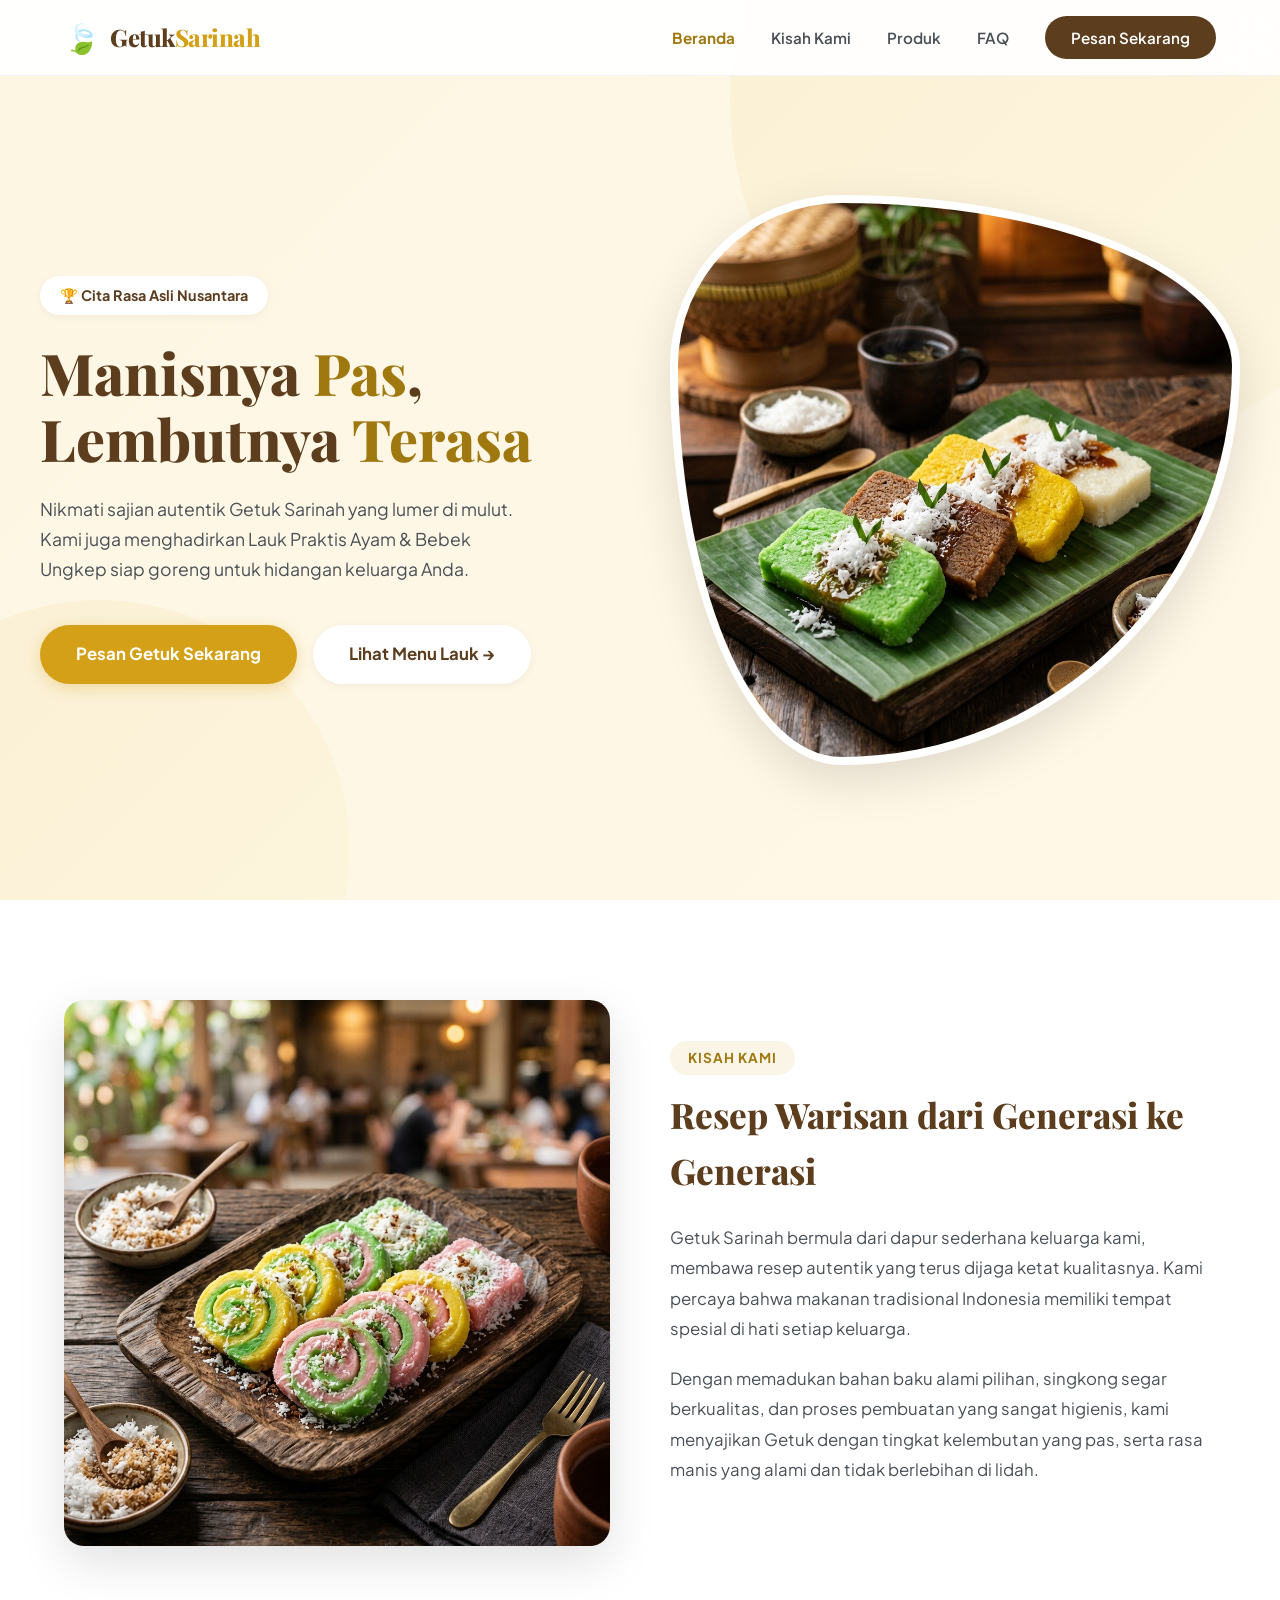
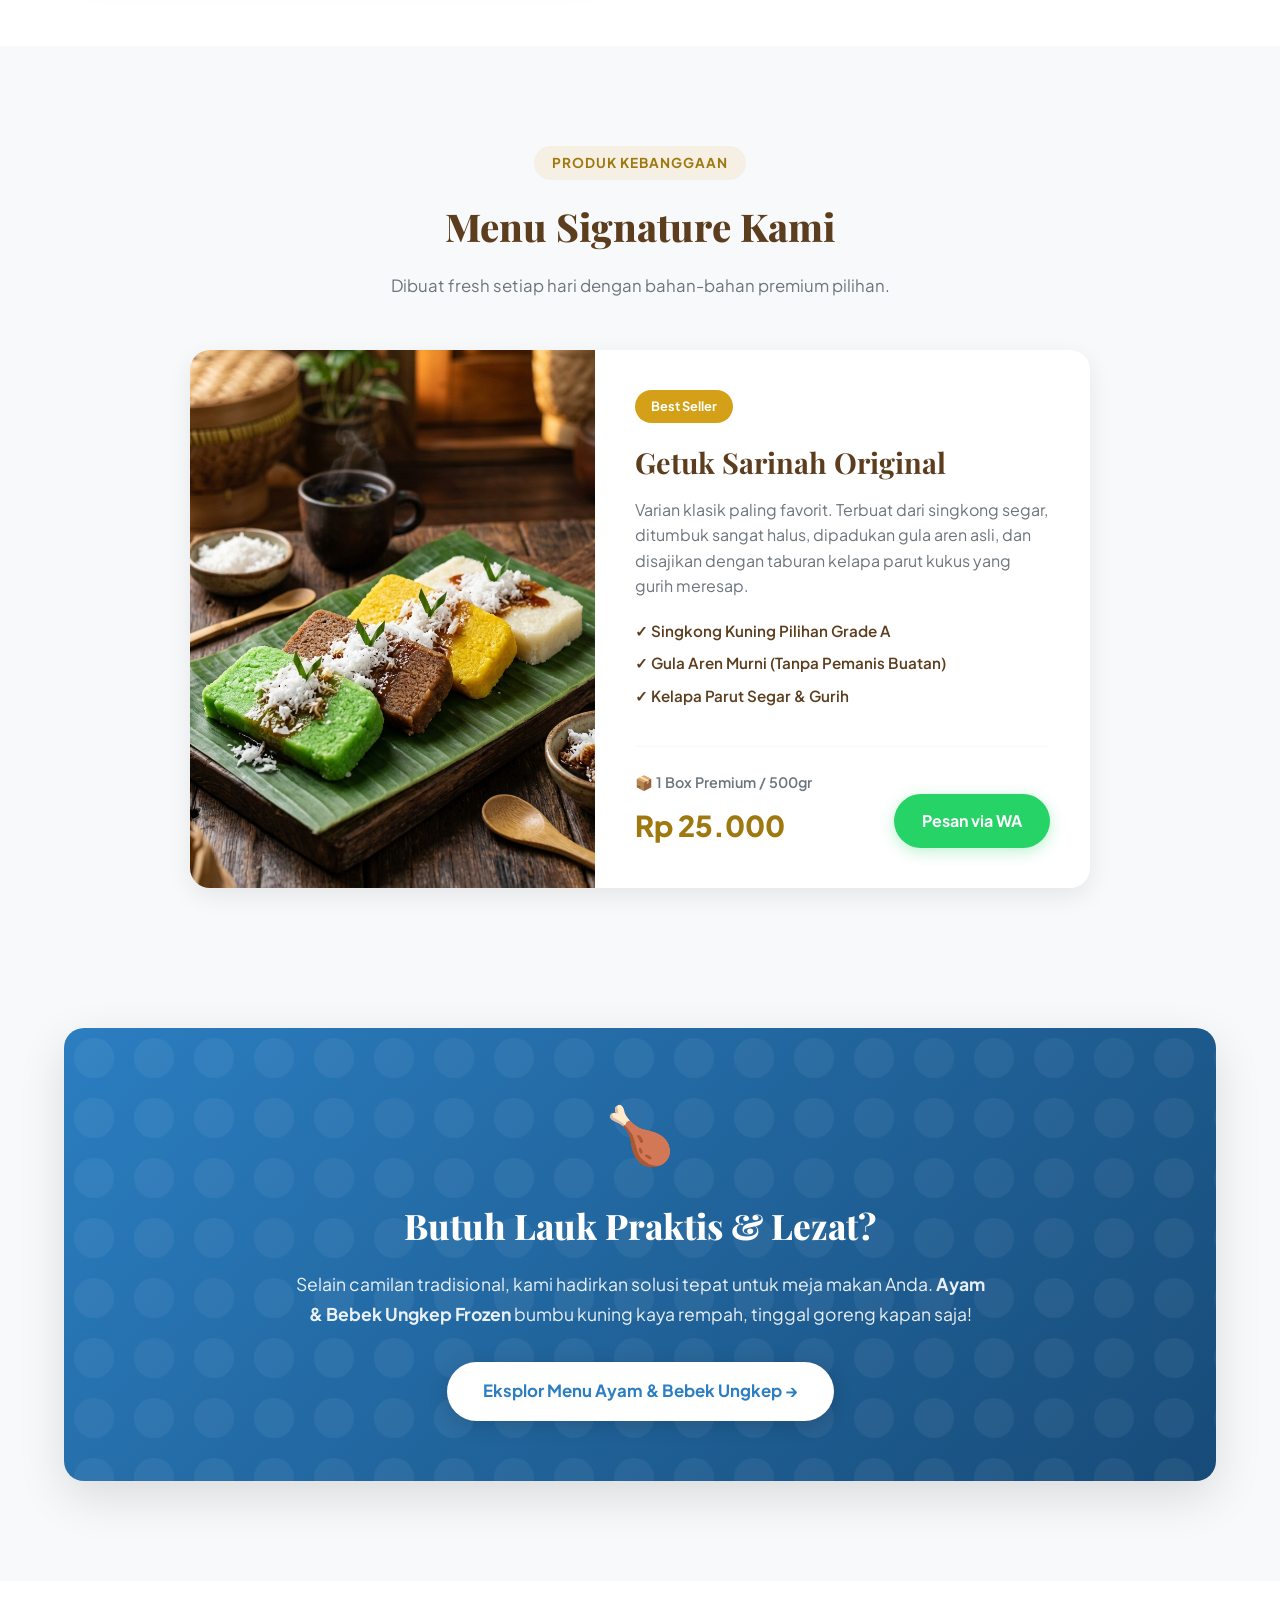
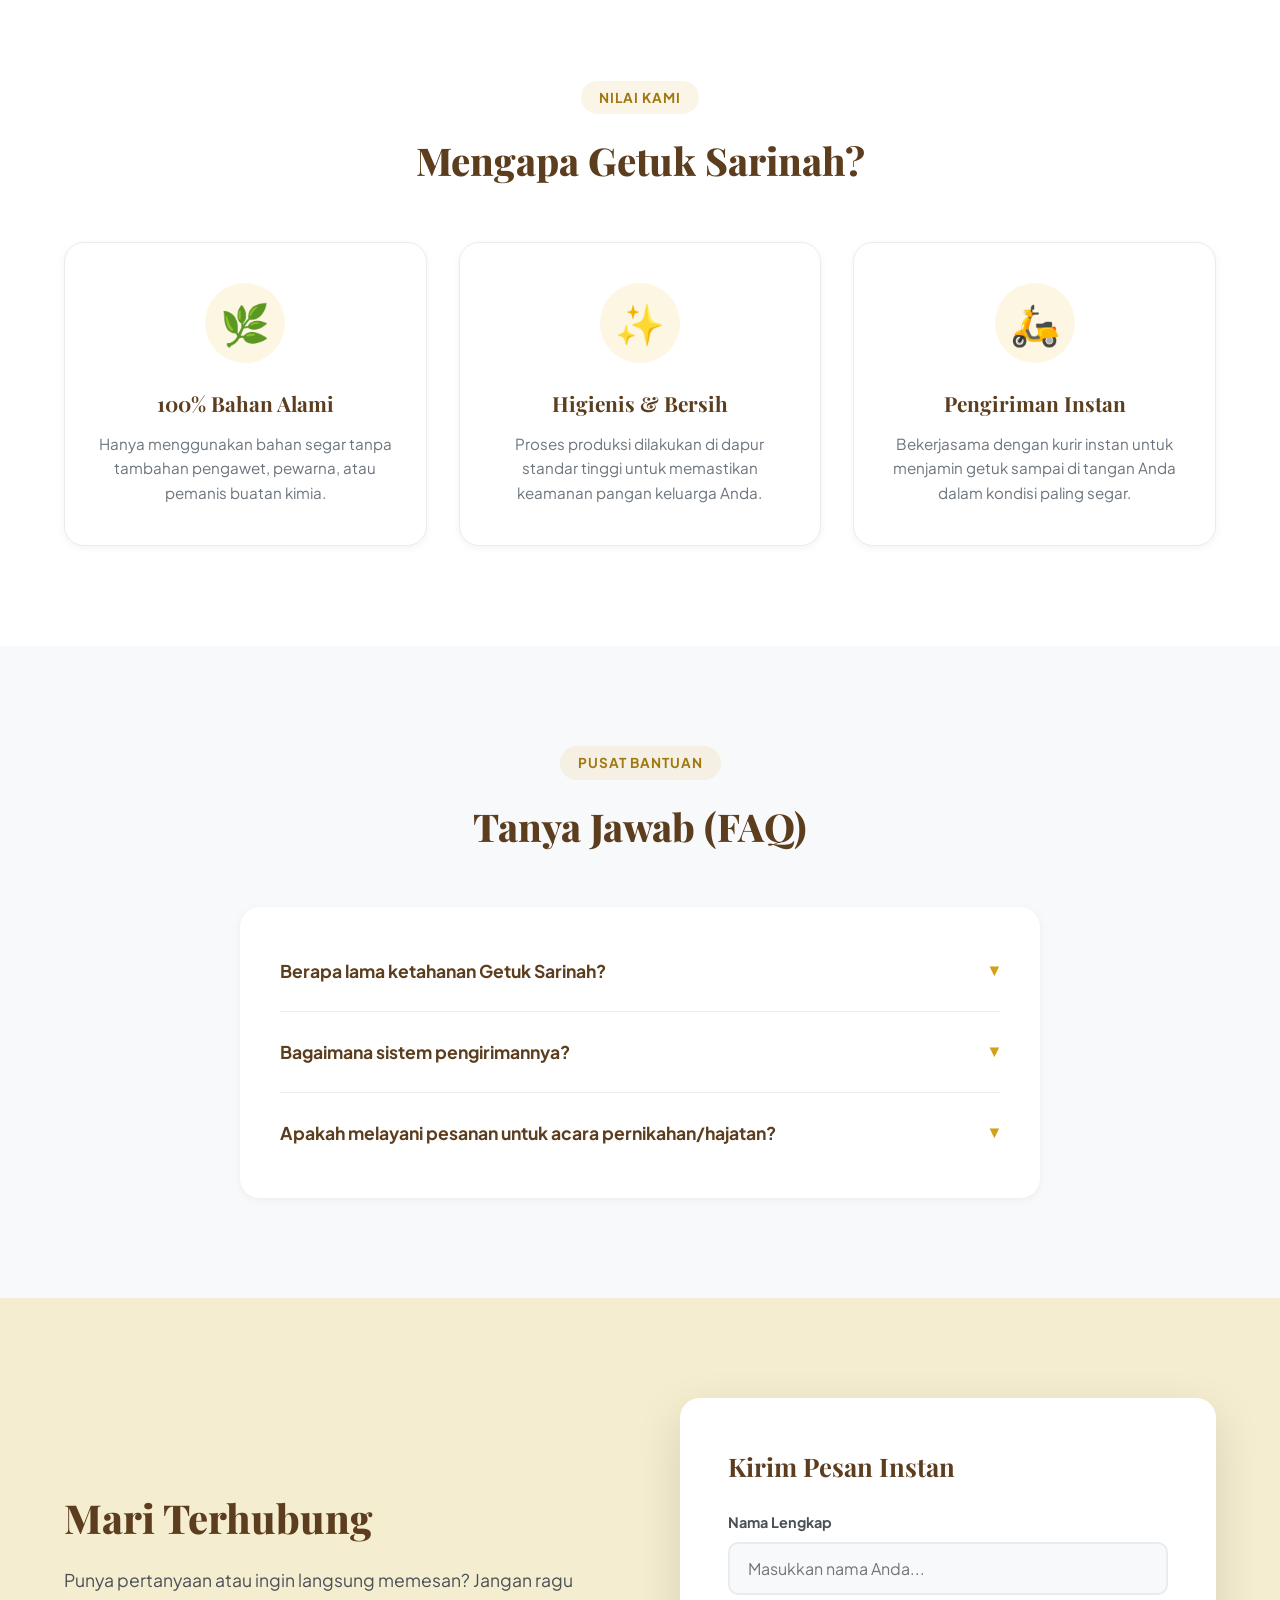
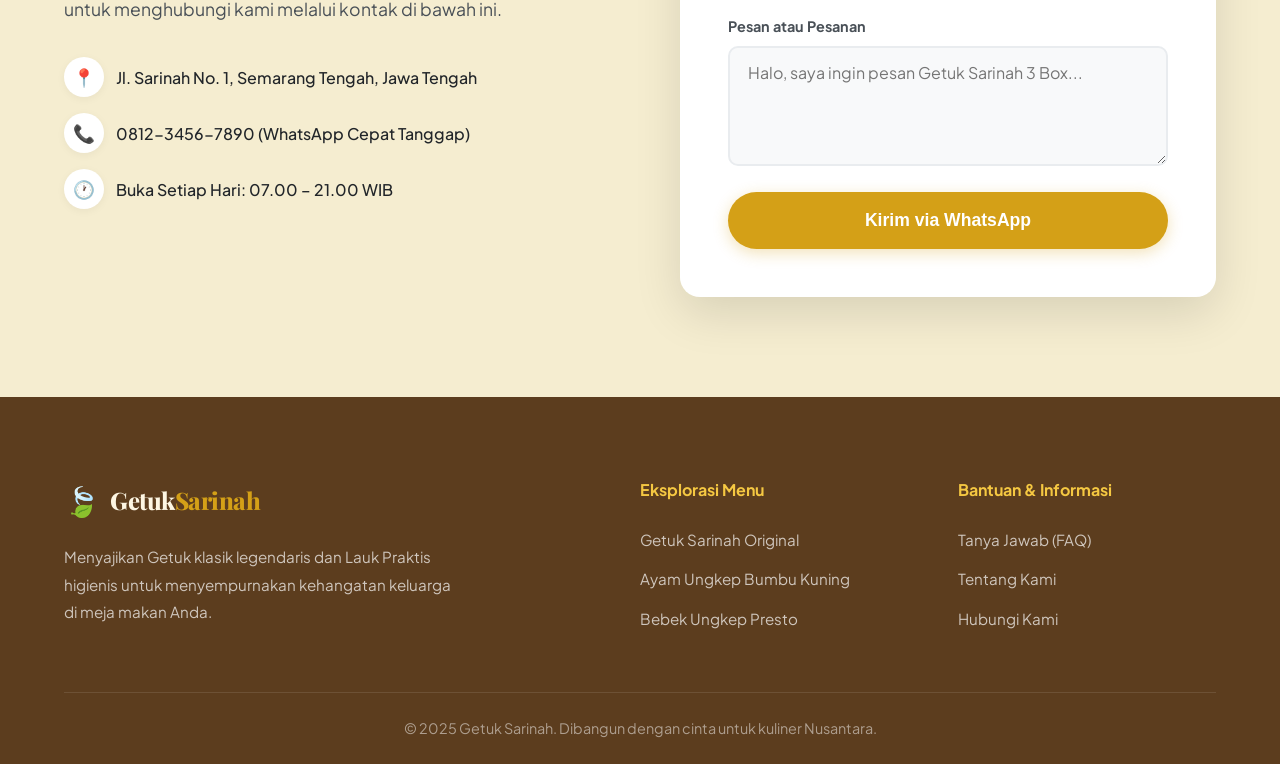
==== index.html @ 30c28d4f "initial commit: web for shopping" ====
<!DOCTYPE html>
<html lang="id">
<head>
  <meta charset="UTF-8" />
  <meta name="viewport" content="width=device-width, initial-scale=1.0" />
  <title>Getuk Sarinah – Tradisional & Lembut</title>
  <meta name="description" content="Getuk Sarinah – Resep warisan keluarga. Nikmati kelezatan gethuk tradisional dan lauk praktis siap saji kami." />
  <link rel="preconnect" href="https://fonts.googleapis.com" />
  <link rel="preconnect" href="https://fonts.gstatic.com" crossorigin />
  <link href="https://fonts.googleapis.com/css2?family=Playfair+Display:wght@600;700;800&family=Plus+Jakarta+Sans:wght@400;500;600;700&display=swap" rel="stylesheet" />
  <link rel="stylesheet" href="style.css" />
</head>
<body>

  <!-- NAVBAR -->
  <nav class="navbar" id="navbar">
    <div class="nav-container">
      <a href="index.html" class="logo">
        <span class="logo-icon">🍃</span>
        <span class="logo-text">Getuk<span class="logo-accent">Sarinah</span></span>
      </a>
      <ul class="nav-links" id="navLinks">
        <li><a href="#home">Beranda</a></li>
        <li><a href="#tentang">Kisah Kami</a></li>
        <li><a href="#produk">Produk</a></li>
        <li><a href="#faq">FAQ</a></li>
        <li><a href="#kontak" class="nav-cta">Pesan Sekarang</a></li>
      </ul>
      <button class="hamburger" id="hamburger" aria-label="Menu">
        <span></span><span></span><span></span>
      </button>
    </div>
  </nav>

  <!-- HERO -->
  <section class="hero" id="home">
    <div class="hero-bg-shapes">
      <div class="shape shape-1"></div>
      <div class="shape shape-2"></div>
    </div>
    <div class="hero-container">
      <div class="hero-text">
        <span class="hero-badge">🏆 Cita Rasa Asli Nusantara</span>
        <h1 class="hero-title">Manisnya <span class="highlight">Pas</span>,<br/>Lembutnya <span class="highlight">Terasa</span></h1>
        <p class="hero-desc">Nikmati sajian autentik Getuk Sarinah yang lumer di mulut. Kami juga menghadirkan Lauk Praktis Ayam & Bebek Ungkep siap goreng untuk hidangan keluarga Anda.</p>
        <div class="hero-actions">
          <a href="#produk" class="btn-primary">Pesan Getuk Sekarang</a>
          <a href="ayam.html" class="btn-secondary">Lihat Menu Lauk →</a>
        </div>
      </div>
      <div class="hero-images">
        <div class="hero-img-main">
          <img src="images/gethuk_hero.png" alt="Getuk Sarinah" />
        </div>
      </div>
    </div>
  </section>

  <!-- TENTANG KAMI -->
  <section class="about" id="tentang">
    <div class="container">
      <div class="about-grid">
        <div class="about-img">
           <img src="images/gethuk_lindri.png" alt="Tentang Getuk Sarinah" />
        </div>
        <div class="about-text">
          <span class="section-tag">Kisah Kami</span>
          <h2 class="section-title">Resep Warisan dari Generasi ke Generasi</h2>
          <p>Getuk Sarinah bermula dari dapur sederhana keluarga kami, membawa resep autentik yang terus dijaga ketat kualitasnya. Kami percaya bahwa makanan tradisional Indonesia memiliki tempat spesial di hati setiap keluarga.</p>
          <p>Dengan memadukan bahan baku alami pilihan, singkong segar berkualitas, dan proses pembuatan yang sangat higienis, kami menyajikan Getuk dengan tingkat kelembutan yang pas, serta rasa manis yang alami dan tidak berlebihan di lidah.</p>
        </div>
      </div>
    </div>
  </section>

  <!-- PRODUK GETHUK -->
  <section class="produk" id="produk">
    <div class="container">
      <div class="section-header">
        <span class="section-tag">Produk Kebanggaan</span>
        <h2 class="section-title">Menu Signature Kami</h2>
        <p class="section-desc">Dibuat fresh setiap hari dengan bahan-bahan premium pilihan.</p>
      </div>

      <div class="produk-card horizontal">
        <div class="card-img-wrap">
          <img src="images/gethuk_hero.png" alt="Getuk Sarinah Original" loading="lazy" />
        </div>
        <div class="card-body">
          <div class="card-badge">Best Seller</div>
          <h4>Getuk Sarinah Original</h4>
          <p class="desc">Varian klasik paling favorit. Terbuat dari singkong segar, ditumbuk sangat halus, dipadukan gula aren asli, dan disajikan dengan taburan kelapa parut kukus yang gurih meresap.</p>
          <ul class="features-list">
            <li>✓ Singkong Kuning Pilihan Grade A</li>
            <li>✓ Gula Aren Murni (Tanpa Pemanis Buatan)</li>
            <li>✓ Kelapa Parut Segar & Gurih</li>
          </ul>
          <div class="card-footer">
            <div>
              <div class="card-weight">📦 1 Box Premium / 500gr</div>
              <span class="card-price">Rp 25.000</span>
            </div>
            <a href="https://wa.me/6281234567890?text=Halo! Saya mau pesan Getuk Sarinah Original" target="_blank" class="btn-order">Pesan via WA</a>
          </div>
        </div>
      </div>
    </div>
  </section>

  <!-- BANNER LAUK -->
  <section class="banner-lauk">
    <div class="container">
      <div class="promo-banner">
        <div class="promo-content">
          <span class="promo-icon">🍗</span>
          <h2>Butuh Lauk Praktis & Lezat?</h2>
          <p>Selain camilan tradisional, kami hadirkan solusi tepat untuk meja makan Anda. <strong>Ayam & Bebek Ungkep Frozen</strong> bumbu kuning kaya rempah, tinggal goreng kapan saja!</p>
          <a href="ayam.html" class="btn-primary white">Eksplor Menu Ayam & Bebek Ungkep →</a>
        </div>
      </div>
    </div>
  </section>

  <!-- KEUNGGULAN -->
  <section class="keunggulan" id="keunggulan">
    <div class="container">
      <div class="section-header">
        <span class="section-tag">Nilai Kami</span>
        <h2 class="section-title">Mengapa Getuk Sarinah?</h2>
      </div>
      <div class="keunggulan-grid">
        <div class="keung-card">
          <div class="keung-icon">🌿</div>
          <h4>100% Bahan Alami</h4>
          <p>Hanya menggunakan bahan segar tanpa tambahan pengawet, pewarna, atau pemanis buatan kimia.</p>
        </div>
        <div class="keung-card">
          <div class="keung-icon">✨</div>
          <h4>Higienis & Bersih</h4>
          <p>Proses produksi dilakukan di dapur standar tinggi untuk memastikan keamanan pangan keluarga Anda.</p>
        </div>
        <div class="keung-card">
          <div class="keung-icon">🛵</div>
          <h4>Pengiriman Instan</h4>
          <p>Bekerjasama dengan kurir instan untuk menjamin getuk sampai di tangan Anda dalam kondisi paling segar.</p>
        </div>
      </div>
    </div>
  </section>

  <!-- FAQ -->
  <section class="faq" id="faq">
    <div class="container">
      <div class="section-header">
        <span class="section-tag">Pusat Bantuan</span>
        <h2 class="section-title">Tanya Jawab (FAQ)</h2>
      </div>
      <div class="faq-container">
        <div class="faq-item">
          <div class="faq-question">Berapa lama ketahanan Getuk Sarinah? <span class="arrow">▼</span></div>
          <div class="faq-answer"><p>Karena kami tidak menggunakan pengawet, Getuk Sarinah tahan 1 hari (24 jam) di suhu ruang yang sejuk, dan tahan hingga 3 hari jika disimpan di dalam wadah tertutup di dalam kulkas (chiller).</p></div>
        </div>
        <div class="faq-item">
          <div class="faq-question">Bagaimana sistem pengirimannya? <span class="arrow">▼</span></div>
          <div class="faq-answer"><p>Untuk produk Getuk, kami sangat menyarankan pengiriman instan (seperti GoSend atau GrabExpress) agar produk diterima dalam keadaan fresh. Pengiriman keluar kota saat ini hanya berlaku untuk produk Frozen Food (Ayam/Bebek Ungkep) menggunakan Paxel.</p></div>
        </div>
        <div class="faq-item">
          <div class="faq-question">Apakah melayani pesanan untuk acara pernikahan/hajatan? <span class="arrow">▼</span></div>
          <div class="faq-answer"><p>Tentu saja! Kami sering melayani pesanan dalam partai besar untuk berbagai acara. Silakan hubungi admin WhatsApp kami minimal H-3 sebelum acara untuk mendapatkan penawaran harga khusus.</p></div>
        </div>
      </div>
    </div>
  </section>

  <!-- KONTAK -->
  <section class="kontak" id="kontak">
    <div class="container">
      <div class="kontak-wrapper">
        <div class="kontak-info">
          <h2>Mari Terhubung</h2>
          <p>Punya pertanyaan atau ingin langsung memesan? Jangan ragu untuk menghubungi kami melalui kontak di bawah ini.</p>
          <ul class="kontak-list">
            <li>
              <div class="icon-box">📍</div>
              <span>Jl. Sarinah No. 1, Semarang Tengah, Jawa Tengah</span>
            </li>
            <li>
              <div class="icon-box">📞</div>
              <span>0812-3456-7890 (WhatsApp Cepat Tanggap)</span>
            </li>
            <li>
              <div class="icon-box">🕐</div>
              <span>Buka Setiap Hari: 07.00 – 21.00 WIB</span>
            </li>
          </ul>
        </div>
        <div class="kontak-form-wrap">
          <form class="kontak-form" id="kontakForm" onsubmit="handleFormSubmit(event)">
            <h3>Kirim Pesan Instan</h3>
            <div class="form-group">
              <label for="nama">Nama Lengkap</label>
              <input type="text" id="nama" name="nama" placeholder="Masukkan nama Anda..." required />
            </div>
            <div class="form-group">
              <label for="pesan">Pesan atau Pesanan</label>
              <textarea id="pesan" name="pesan" placeholder="Halo, saya ingin pesan Getuk Sarinah 3 Box..." required></textarea>
            </div>
            <button type="submit" class="btn-primary full">Kirim via WhatsApp</button>
          </form>
        </div>
      </div>
    </div>
  </section>

  <!-- FOOTER -->
  <footer class="footer">
    <div class="container">
      <div class="footer-top">
        <div class="footer-brand">
          <a href="index.html" class="logo">
            <span class="logo-icon">🍃</span>
            <span class="logo-text">Getuk<span class="logo-accent">Sarinah</span></span>
          </a>
          <p>Menyajikan Getuk klasik legendaris dan Lauk Praktis higienis untuk menyempurnakan kehangatan keluarga di meja makan Anda.</p>
        </div>
        <div class="footer-links">
          <h5>Eksplorasi Menu</h5>
          <ul>
            <li><a href="#produk">Getuk Sarinah Original</a></li>
            <li><a href="ayam.html">Ayam Ungkep Bumbu Kuning</a></li>
            <li><a href="ayam.html">Bebek Ungkep Presto</a></li>
          </ul>
        </div>
        <div class="footer-links">
          <h5>Bantuan & Informasi</h5>
          <ul>
            <li><a href="#faq">Tanya Jawab (FAQ)</a></li>
            <li><a href="#tentang">Tentang Kami</a></li>
            <li><a href="#kontak">Hubungi Kami</a></li>
          </ul>
        </div>
      </div>
      <div class="footer-bottom">
        <p>© 2025 Getuk Sarinah. Dibangun dengan cinta untuk kuliner Nusantara.</p>
      </div>
    </div>
  </footer>

  <script src="script.js"></script>
</body>
</html>
---- style.css ----
/* ===== RESET & BASE ===== */
*, *::before, *::after { box-sizing: border-box; margin: 0; padding: 0; }

:root {
  --mustard: #D4A017;
  --mustard-light: #F5C842;
  --mustard-dark: #A07810;
  --brown: #5C3D1E;
  --brown-light: #8B5E3C;
  --cream: #FDF6E3;
  --cream-dark: #F5EDD0;
  --blue-frost: #E8F4FD;
  --blue: #2B7EC1;
  --white: #FFFFFF;
  --gray-100: #F8F9FA;
  --gray-200: #E9ECEF;
  --gray-500: #6C757D;
  --gray-700: #495057;
  --gray-900: #212529;
  --green: #25D366;
  --shadow-sm: 0 2px 8px rgba(0,0,0,0.05);
  --shadow-md: 0 8px 24px rgba(0,0,0,0.08);
  --shadow-lg: 0 16px 48px rgba(0,0,0,0.12);
  --radius: 20px;
  --radius-sm: 10px;
  --transition: all 0.3s cubic-bezier(0.4, 0, 0.2, 1);
}

html { scroll-behavior: smooth; }

body {
  font-family: 'Plus Jakarta Sans', sans-serif;
  background: var(--white);
  color: var(--gray-900);
  line-height: 1.6;
  overflow-x: hidden;
}

.container { max-width: 1200px; margin: 0 auto; padding: 0 24px; }
img { max-width: 100%; height: auto; display: block; }
a { text-decoration: none; color: inherit; }

/* ===== NAVBAR ===== */
.navbar {
  position: fixed; top: 0; left: 0; width: 100%; z-index: 1000;
  background: rgba(255,255,255,0.92); backdrop-filter: blur(16px);
  border-bottom: 1px solid rgba(0,0,0,0.05); transition: var(--transition);
}
.navbar.scrolled { box-shadow: var(--shadow-md); padding: 5px 0; }
.nav-container {
  max-width: 1200px; margin: 0 auto; padding: 0 24px;
  display: flex; align-items: center; justify-content: space-between; height: 75px; transition: var(--transition);
}
.logo { display: flex; align-items: center; gap: 10px; }
.logo-icon { font-size: 1.8rem; }
.logo-text { font-family: 'Playfair Display', serif; font-size: 1.5rem; font-weight: 800; color: var(--brown); letter-spacing: -0.5px; }
.logo-accent { color: var(--mustard); }
.nav-links { display: flex; align-items: center; gap: 36px; list-style: none; }
.nav-links a { font-size: 0.95rem; font-weight: 600; color: var(--gray-700); transition: var(--transition); position: relative; }
.nav-links a::after {
  content: ''; position: absolute; width: 0; height: 2px; bottom: -4px; left: 0;
  background-color: var(--mustard); transition: var(--transition);
}
.nav-links a:hover { color: var(--mustard-dark); }
.nav-links a:hover::after { width: 100%; }
.nav-cta {
  background: var(--brown); color: var(--white) !important;
  padding: 12px 26px; border-radius: 50px;
  font-weight: 600 !important; transition: var(--transition) !important;
}
.nav-cta::after { display: none; }
.nav-cta:hover { background: var(--mustard-dark) !important; transform: translateY(-2px); box-shadow: 0 4px 16px rgba(92, 61, 30, 0.3); }
.hamburger { display: none; flex-direction: column; gap: 5px; cursor: pointer; background: none; border: none; padding: 4px; }
.hamburger span { display: block; width: 24px; height: 2px; background: var(--brown); border-radius: 2px; transition: var(--transition); }

/* ===== SECTION HEADER ===== */
.section-header { text-align: center; margin-bottom: 50px; }
.section-tag {
  display: inline-block; background: rgba(212,160,23,0.1); color: var(--mustard-dark);
  padding: 6px 18px; border-radius: 50px; font-size: 0.85rem; font-weight: 700; margin-bottom: 16px; text-transform: uppercase; letter-spacing: 1px;
}
.section-title { font-family: 'Playfair Display', serif; font-size: clamp(2rem, 3vw, 2.8rem); font-weight: 800; color: var(--brown); margin-bottom: 16px; }
.section-desc { color: var(--gray-500); max-width: 600px; margin: 0 auto; font-size: 1.05rem; }

/* ===== HERO ===== */
.hero {
  min-height: 100vh; padding: 120px 24px 60px;
  background: linear-gradient(135deg, var(--cream) 0%, #FFF8E7 100%);
  position: relative; overflow: hidden; display: flex; align-items: center;
}
.hero-bg-shapes { position: absolute; inset: 0; pointer-events: none; }
.shape { position: absolute; border-radius: 50%; background: linear-gradient(135deg, rgba(212,160,23,0.08), rgba(245,200,66,0.04)); }
.shape-1 { width: 700px; height: 700px; top: -250px; right: -150px; }
.shape-2 { width: 500px; height: 500px; bottom: -200px; left: -150px; }

.hero-container {
  max-width: 1200px; margin: 0 auto; width: 100%;
  display: grid; grid-template-columns: 1fr 1fr; gap: 60px; align-items: center; position: relative; z-index: 2;
}
.hero-badge {
  display: inline-flex; align-items: center; gap: 8px;
  background: var(--white); color: var(--brown);
  padding: 8px 20px; border-radius: 50px; font-size: 0.9rem; font-weight: 700; margin-bottom: 24px;
  box-shadow: var(--shadow-sm);
}
.hero-title {
  font-family: 'Playfair Display', serif;
  font-size: clamp(2.5rem, 4.5vw, 4rem); font-weight: 800;
  color: var(--brown); line-height: 1.15; margin-bottom: 24px;
}
.highlight { color: var(--mustard-dark); }
.hero-desc { font-size: 1.1rem; color: var(--gray-700); max-width: 500px; margin-bottom: 40px; line-height: 1.7; }

.hero-actions { display: flex; gap: 16px; flex-wrap: wrap; }
.btn-primary {
  background: var(--mustard); color: var(--white); padding: 16px 36px; border-radius: 50px;
  font-weight: 700; font-size: 1.05rem; transition: var(--transition);
  box-shadow: 0 4px 15px rgba(212,160,23,0.3); border: none; cursor: pointer; display: inline-flex; align-items: center; gap: 10px;
}
.btn-primary:hover { transform: translateY(-3px); box-shadow: 0 8px 25px rgba(212,160,23,0.4); background: var(--mustard-dark); }
.btn-secondary {
  background: var(--white); color: var(--brown); padding: 16px 36px; border-radius: 50px;
  font-weight: 700; font-size: 1.05rem; transition: var(--transition); display: inline-flex; align-items: center;
  box-shadow: var(--shadow-sm);
}
.btn-secondary:hover { transform: translateY(-3px); box-shadow: var(--shadow-md); color: var(--mustard-dark); }

.hero-img-main {
  width: 100%; aspect-ratio: 1; border-radius: 30% 70% 70% 30% / 30% 30% 70% 70%;
  overflow: hidden; border: 8px solid var(--white); box-shadow: var(--shadow-lg);
  animation: morph 8s ease-in-out infinite; position: relative;
}
.hero-img-main img { width: 100%; height: 100%; object-fit: cover; }
@keyframes morph {
  0% { border-radius: 30% 70% 70% 30% / 30% 30% 70% 70%; }
  50% { border-radius: 60% 40% 30% 70% / 60% 30% 70% 40%; }
  100% { border-radius: 30% 70% 70% 30% / 30% 30% 70% 70%; }
}

/* ===== TENTANG KAMI ===== */
.about { padding: 100px 0; background: var(--white); }
.about-grid { display: grid; grid-template-columns: 1fr 1fr; gap: 60px; align-items: center; }
.about-img img { border-radius: var(--radius); box-shadow: var(--shadow-lg); width: 100%; height: auto; }
.about-text .section-tag { margin-bottom: 12px; }
.about-text .section-title { text-align: left; margin-bottom: 24px; font-size: 2.2rem; }
.about-text p { font-size: 1.05rem; color: var(--gray-700); margin-bottom: 20px; line-height: 1.8; }

/* ===== PRODUK GETHUK (HORIZONTAL CARD) ===== */
.produk { padding: 100px 0; background: var(--gray-100); }
.produk-card.horizontal {
  display: flex; flex-direction: row; background: var(--white);
  border-radius: var(--radius); overflow: hidden; box-shadow: var(--shadow-md);
  transition: var(--transition); max-width: 900px; margin: 0 auto;
}
.produk-card.horizontal:hover { transform: translateY(-5px); box-shadow: var(--shadow-lg); }
.produk-card.horizontal .card-img-wrap { width: 45%; height: auto; position: relative; }
.produk-card.horizontal .card-img-wrap img { width: 100%; height: 100%; object-fit: cover; position: absolute; inset: 0; }
.produk-card.horizontal .card-body { width: 55%; padding: 40px; display: flex; flex-direction: column; justify-content: center; }
.produk-card.horizontal .card-badge { display: inline-block; background: var(--mustard); color: var(--white); padding: 6px 16px; border-radius: 50px; font-size: 0.8rem; font-weight: 700; margin-bottom: 16px; align-self: flex-start; }
.produk-card.horizontal h4 { font-family: 'Playfair Display', serif; font-size: 1.8rem; color: var(--brown); margin-bottom: 12px; }
.produk-card.horizontal .desc { font-size: 1rem; color: var(--gray-500); margin-bottom: 20px; line-height: 1.6; }
.features-list { list-style: none; margin-bottom: 30px; }
.features-list li { color: var(--brown); font-weight: 600; font-size: 0.95rem; margin-bottom: 8px; }
.produk-card.horizontal .card-footer { display: flex; justify-content: space-between; align-items: flex-end; margin-top: auto; border-top: 1px solid var(--gray-100); padding-top: 24px; }
.produk-card.horizontal .card-weight { font-size: 0.9rem; color: var(--gray-500); margin-bottom: 8px; font-weight: 600; }
.produk-card.horizontal .card-price { font-size: 1.8rem; font-weight: 800; color: var(--mustard-dark); }
.btn-order { background: var(--green); color: var(--white); padding: 14px 28px; border-radius: 50px; font-size: 1rem; font-weight: 700; transition: var(--transition); display: inline-flex; align-items: center; justify-content: center; box-shadow: 0 4px 15px rgba(37,211,102,0.3); }
.btn-order:hover { background: #1ebe58; transform: translateY(-2px); box-shadow: 0 8px 20px rgba(37,211,102,0.4); }

/* ===== BANNER LAUK ===== */
.banner-lauk { padding: 40px 0 100px; background: var(--gray-100); }
.promo-banner {
  background: linear-gradient(135deg, var(--blue) 0%, #174b78 100%);
  border-radius: var(--radius); padding: 60px; text-align: center; color: var(--white);
  box-shadow: var(--shadow-lg); position: relative; overflow: hidden;
}
.promo-banner::before {
  content: ''; position: absolute; inset: 0;
  background: url("data:image/svg+xml,%3Csvg width='60' height='60' viewBox='0 0 60 60' xmlns='http://www.w3.org/2000/svg'%3E%3Cg fill='none' fill-rule='evenodd'%3E%3Cg fill='%23ffffff' fill-opacity='0.05'%3E%3Ccircle cx='30' cy='30' r='20'/%3E%3C/g%3E%3C/g%3E%3C/svg%3E");
}
.promo-content { position: relative; z-index: 2; max-width: 700px; margin: 0 auto; }
.promo-icon { font-size: 3.5rem; display: block; margin-bottom: 20px; animation: bounce 2s infinite; }
.promo-banner h2 { font-family: 'Playfair Display', serif; font-size: 2.2rem; margin-bottom: 16px; font-weight: 800; }
.promo-banner p { font-size: 1.1rem; color: rgba(255,255,255,0.9); margin-bottom: 32px; line-height: 1.7; }
.btn-primary.white { background: var(--white); color: var(--blue); box-shadow: 0 4px 20px rgba(0,0,0,0.15); }
.btn-primary.white:hover { background: var(--gray-100); color: #174b78; }
@keyframes bounce { 0%,100%{transform:translateY(0)} 50%{transform:translateY(-10px)} }

/* ===== KEUNGGULAN ===== */
.keunggulan { padding: 100px 0; background: var(--white); }
.keunggulan-grid { display: grid; grid-template-columns: repeat(3, 1fr); gap: 32px; }
.keung-card {
  background: var(--white); border: 1px solid var(--gray-200);
  border-radius: var(--radius); padding: 40px 32px; text-align: center;
  transition: var(--transition); box-shadow: var(--shadow-sm);
}
.keung-card:hover { transform: translateY(-8px); box-shadow: var(--shadow-md); border-color: var(--mustard-light); }
.keung-icon {
  width: 80px; height: 80px; margin: 0 auto 24px;
  background: var(--cream); border-radius: 50%; display: flex; align-items: center; justify-content: center;
  font-size: 2.5rem; color: var(--mustard-dark);
}
.keung-card h4 { font-family: 'Playfair Display', serif; font-size: 1.3rem; color: var(--brown); margin-bottom: 12px; font-weight: 700; }
.keung-card p { font-size: 0.95rem; color: var(--gray-500); line-height: 1.6; }

/* ===== CARA PENYAJIAN (AYAM PAGE) ===== */
.steps-grid { display: grid; grid-template-columns: repeat(3, 1fr); gap: 32px; }
.step-card { background: var(--white); border-radius: var(--radius); padding: 40px; text-align: center; box-shadow: var(--shadow-sm); border: 1px solid var(--gray-100); transition: var(--transition); }
.step-card:hover { transform: translateY(-5px); box-shadow: var(--shadow-md); }
.step-icon { font-size: 3rem; margin-bottom: 20px; }
.step-card h4 { font-family: 'Playfair Display', serif; font-size: 1.2rem; color: var(--brown); margin-bottom: 12px; font-weight: 700; }
.step-card p { font-size: 0.95rem; color: var(--gray-500); line-height: 1.6; }

/* ===== HERO AYAM ===== */
.hero-ayam {
  padding: 160px 24px 80px; text-align: center;
  background: linear-gradient(135deg, var(--blue-frost) 0%, #d4eaf9 100%);
  position: relative; overflow: hidden;
}
.hero-ayam-content { max-width: 800px; margin: 0 auto; position: relative; z-index: 2; }
.hero-badge.blue { background: var(--blue); color: var(--white); box-shadow: 0 4px 15px rgba(43,126,193,0.3); border: none; }
.hero-ayam h1 { font-family: 'Playfair Display', serif; font-size: clamp(2.5rem, 4vw, 3.5rem); font-weight: 800; color: var(--brown); line-height: 1.2; margin-bottom: 20px; }
.highlight-blue { color: var(--blue); }
.hero-ayam p { font-size: 1.15rem; color: var(--gray-700); line-height: 1.7; max-width: 600px; margin: 0 auto; }

/* ===== AYAM CARDS ===== */
.produk-grid { display: grid; grid-template-columns: repeat(auto-fit, minmax(320px, 1fr)); gap: 40px; justify-content: center; }
.produk-card.vertical {
  background: var(--white); border-radius: var(--radius); overflow: hidden;
  box-shadow: var(--shadow-sm); transition: var(--transition); position: relative;
  display: flex; flex-direction: column;
}
.produk-card.vertical:hover { transform: translateY(-8px); box-shadow: var(--shadow-lg); }
.produk-card.vertical .card-badge { position: absolute; top: 16px; left: 16px; z-index: 2; padding: 6px 16px; border-radius: 50px; font-size: 0.8rem; font-weight: 700; color: white; }
.produk-card.vertical .card-img-wrap { height: 260px; overflow: hidden; }
.produk-card.vertical .card-img-wrap img { width: 100%; height: 100%; object-fit: cover; transition: transform 0.5s ease; }
.produk-card.vertical:hover .card-img-wrap img { transform: scale(1.08); }
.produk-card.vertical .card-body { padding: 32px; display: flex; flex-direction: column; flex-grow: 1; }
.produk-card.vertical h4 { font-family: 'Playfair Display', serif; font-size: 1.4rem; font-weight: 700; color: var(--brown); margin-bottom: 12px; }
.produk-card.vertical p { font-size: 0.95rem; color: var(--gray-500); margin-bottom: 16px; line-height: 1.6; }
.produk-card.vertical .card-weight { font-size: 0.9rem; font-weight: 700; color: var(--gray-700); margin-bottom: 24px; }
.produk-card.vertical .card-footer { display: flex; align-items: center; justify-content: space-between; margin-top: auto; border-top: 1px solid var(--gray-100); padding-top: 20px; }
.produk-card.vertical .card-price { font-size: 1.4rem; font-weight: 800; }

/* ===== FAQ ===== */
.faq { padding: 100px 0; background: var(--gray-100); }
.faq-container { max-width: 800px; margin: 0 auto; background: var(--white); padding: 40px; border-radius: var(--radius); box-shadow: var(--shadow-sm); }
.faq-item { border-bottom: 1px solid var(--gray-200); margin-bottom: 16px; padding-bottom: 16px; }
.faq-item:last-child { border-bottom: none; margin-bottom: 0; padding-bottom: 0; }
.faq-question { display: flex; justify-content: space-between; align-items: center; cursor: pointer; font-weight: 700; color: var(--brown); font-size: 1.1rem; padding: 10px 0; transition: var(--transition); }
.faq-question:hover { color: var(--mustard-dark); }
.arrow { font-size: 0.8rem; transition: transform 0.3s ease; color: var(--mustard); }
.faq-answer { max-height: 0; overflow: hidden; transition: max-height 0.4s ease; color: var(--gray-700); }
.faq-answer p { margin: 0; padding: 10px 0 20px; font-size: 0.95rem; line-height: 1.7; }
.faq-item.active .faq-answer { max-height: 300px; }
.faq-item.active .arrow { transform: rotate(180deg); }

/* ===== KONTAK ===== */
.kontak { padding: 100px 0; background: var(--cream-dark); }
.kontak-wrapper { display: grid; grid-template-columns: 1fr 1fr; gap: 80px; align-items: center; }
.kontak-info h2 { font-family: 'Playfair Display', serif; font-size: 2.5rem; font-weight: 800; color: var(--brown); margin-bottom: 16px; }
.kontak-info p { color: var(--gray-700); margin-bottom: 32px; font-size: 1.1rem; line-height: 1.7; }
.kontak-list { list-style: none; display: flex; flex-direction: column; gap: 16px; }
.kontak-list li { font-size: 1rem; color: var(--gray-900); display: flex; align-items: center; gap: 12px; font-weight: 500; }
.icon-box { width: 40px; height: 40px; background: var(--white); border-radius: 50%; display: flex; align-items: center; justify-content: center; box-shadow: var(--shadow-sm); color: var(--mustard-dark); font-size: 1.1rem; }

.kontak-form-wrap { background: var(--white); border-radius: var(--radius); padding: 48px; box-shadow: var(--shadow-lg); }
.kontak-form h3 { font-family: 'Playfair Display', serif; font-size: 1.6rem; font-weight: 700; color: var(--brown); margin-bottom: 24px; }
.form-group { margin-bottom: 20px; }
.form-group label { display: block; font-size: 0.9rem; font-weight: 700; color: var(--gray-700); margin-bottom: 8px; }
.form-group input, .form-group textarea { width: 100%; padding: 14px 18px; border: 2px solid var(--gray-200); border-radius: var(--radius-sm); font-family: 'Plus Jakarta Sans', sans-serif; font-size: 1rem; transition: var(--transition); background: var(--gray-100); outline: none; }
.form-group input:focus, .form-group textarea:focus { border-color: var(--mustard); background: var(--white); box-shadow: 0 0 0 4px rgba(212,160,23,0.1); }
.form-group textarea { resize: vertical; min-height: 120px; }
.btn-primary.full { width: 100%; justify-content: center; font-size: 1.1rem; padding: 18px; }

/* ===== FOOTER ===== */
.footer { background: var(--brown); color: var(--white); padding: 80px 0 0; }
.footer-top { display: grid; grid-template-columns: 2fr 1fr 1fr; gap: 60px; padding-bottom: 60px; }
.footer-brand .logo-text { color: var(--cream); }
.footer-brand p { font-size: 0.95rem; color: rgba(255,255,255,0.7); margin-top: 20px; line-height: 1.8; max-width: 400px; }
.footer-links h5 { color: var(--mustard-light); font-size: 1rem; font-weight: 700; margin-bottom: 24px; }
.footer-links ul { list-style: none; display: flex; flex-direction: column; gap: 14px; }
.footer-links ul a { font-size: 0.95rem; color: rgba(255,255,255,0.7); transition: var(--transition); }
.footer-links ul a:hover { color: var(--white); padding-left: 5px; }
.footer-bottom { border-top: 1px solid rgba(255,255,255,0.1); padding: 24px 0; text-align: center; }
.footer-bottom p { font-size: 0.9rem; color: rgba(255,255,255,0.5); }

/* ===== RESPONSIVE ===== */
@media (max-width: 1024px) {
  .hero-container, .about-grid, .kontak-wrapper { grid-template-columns: 1fr; gap: 40px; }
  .hero-img-main { width: 80%; margin: 0 auto; max-width: 500px; }
  .about-img { order: -1; }
  .keunggulan-grid, .steps-grid { grid-template-columns: repeat(2, 1fr); }
  .produk-card.horizontal { flex-direction: column; }
  .produk-card.horizontal .card-img-wrap, .produk-card.horizontal .card-body { width: 100%; }
  .produk-card.horizontal .card-img-wrap { height: 300px; }
  .produk-card.horizontal .card-img-wrap img { position: relative; }
}
@media (max-width: 768px) {
  .nav-links { display: none; flex-direction: column; position: absolute; top: 75px; left: 0; width: 100%; background: var(--white); padding: 30px; box-shadow: var(--shadow-md); gap: 20px; }
  .nav-links.open { display: flex; }
  .hamburger { display: flex; }
  .hero { padding: 120px 16px 40px; text-align: center; }
  .hero-desc { margin: 0 auto 32px; }
  .hero-actions { justify-content: center; }
  .keunggulan-grid, .steps-grid, .footer-top { grid-template-columns: 1fr; }
  .promo-banner { padding: 40px 20px; }
  .kontak-form-wrap { padding: 30px 20px; }
}
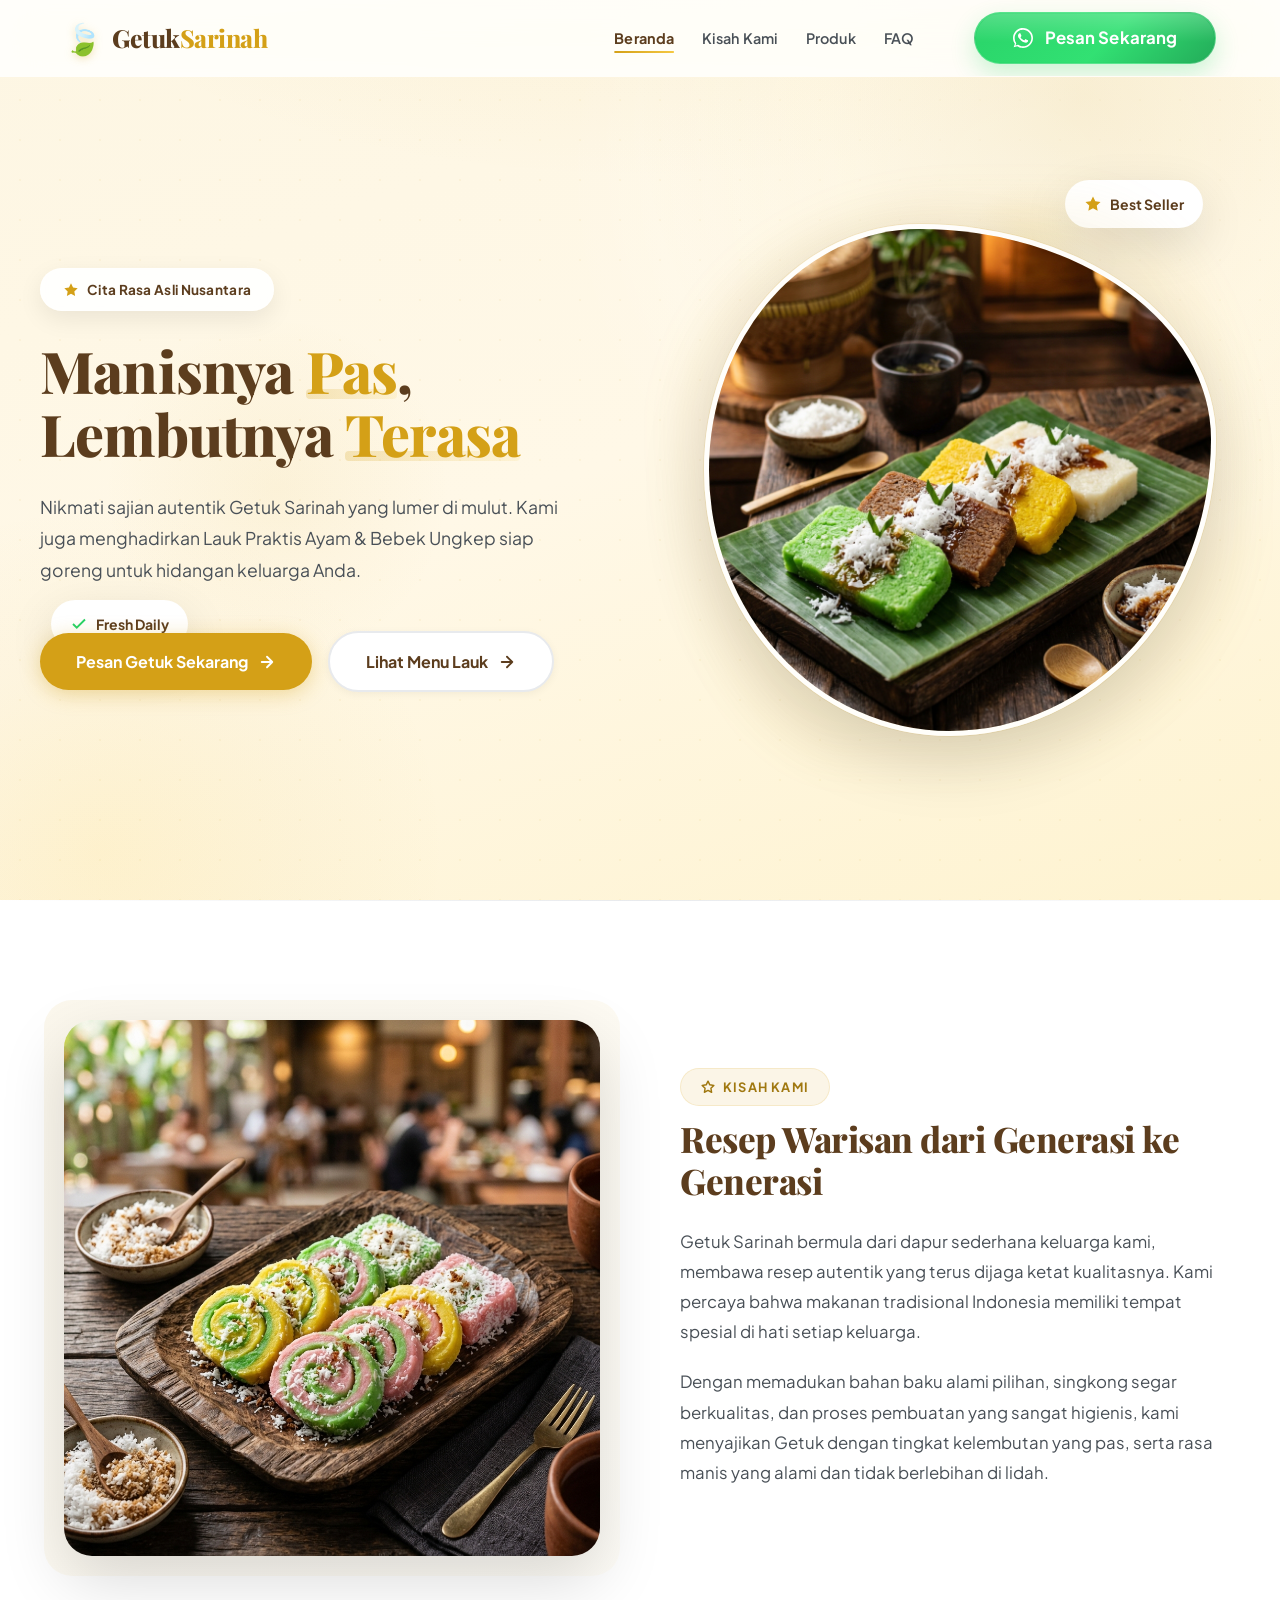
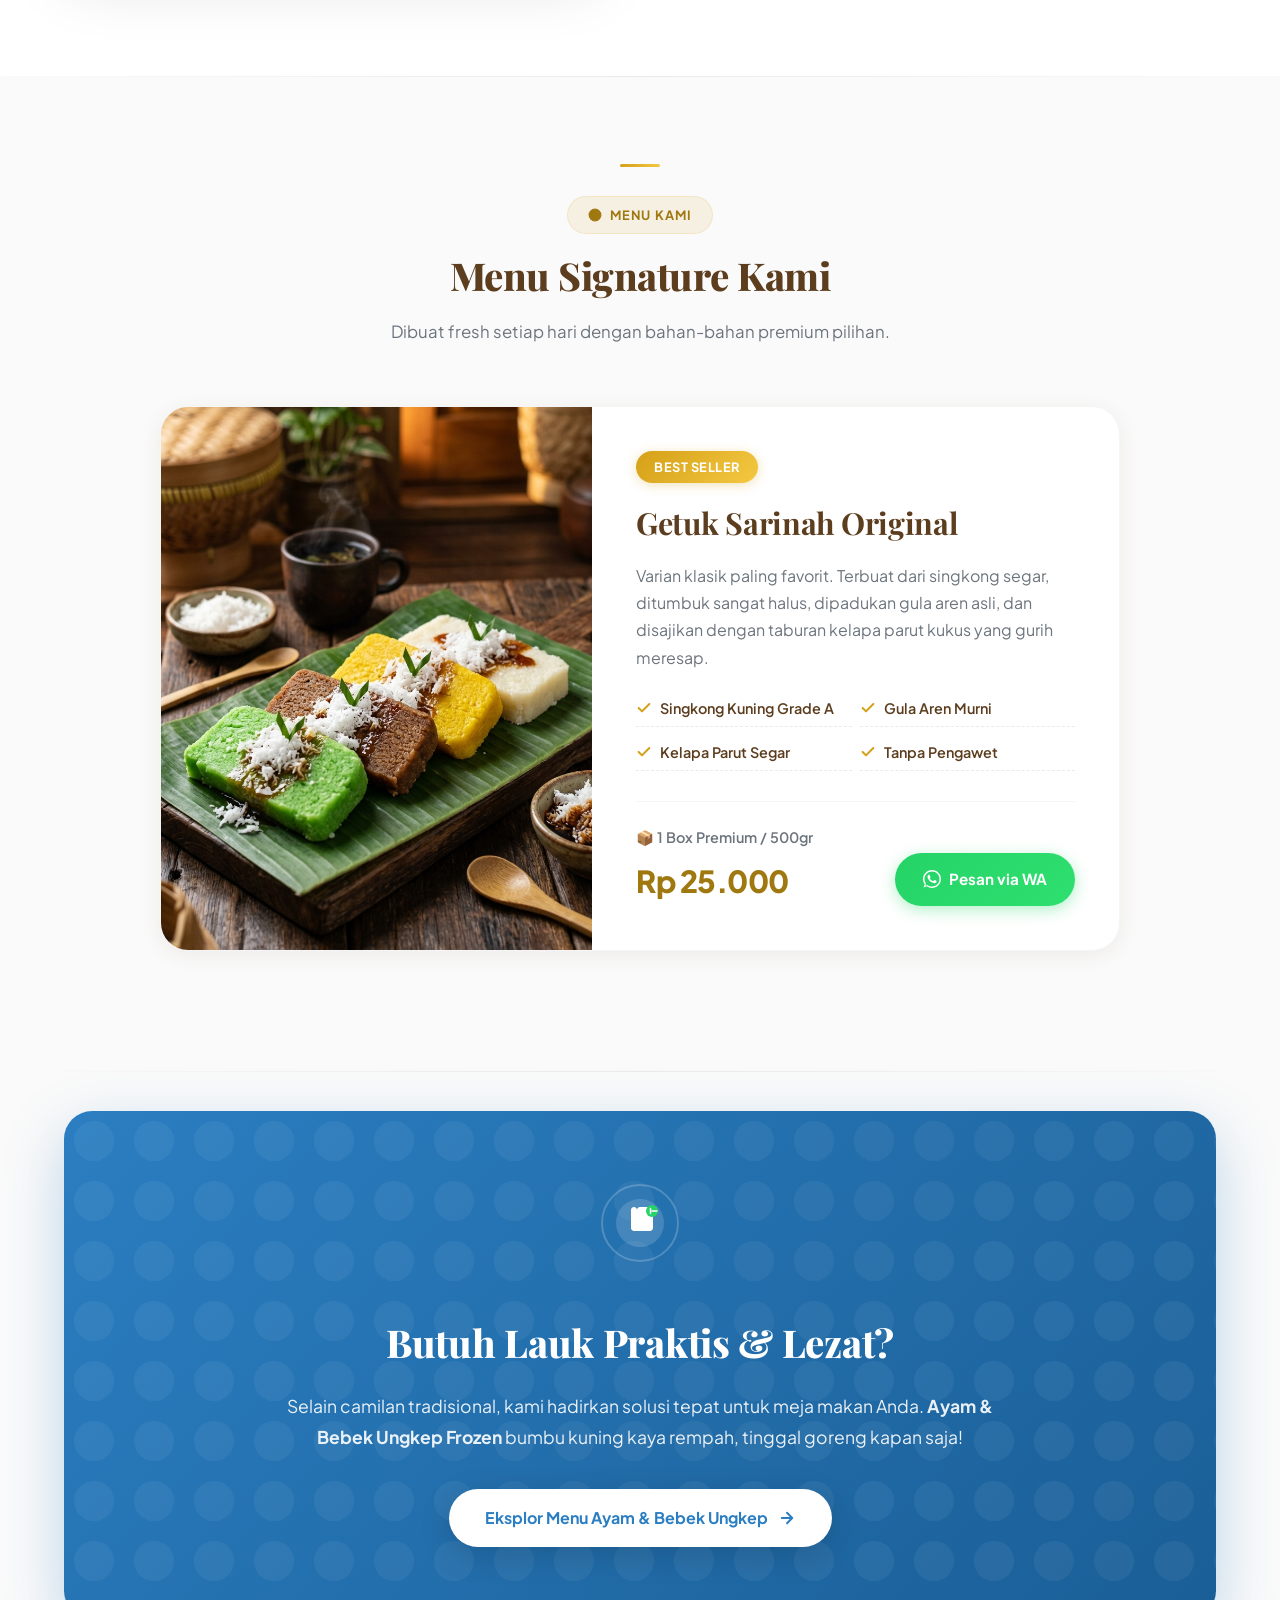
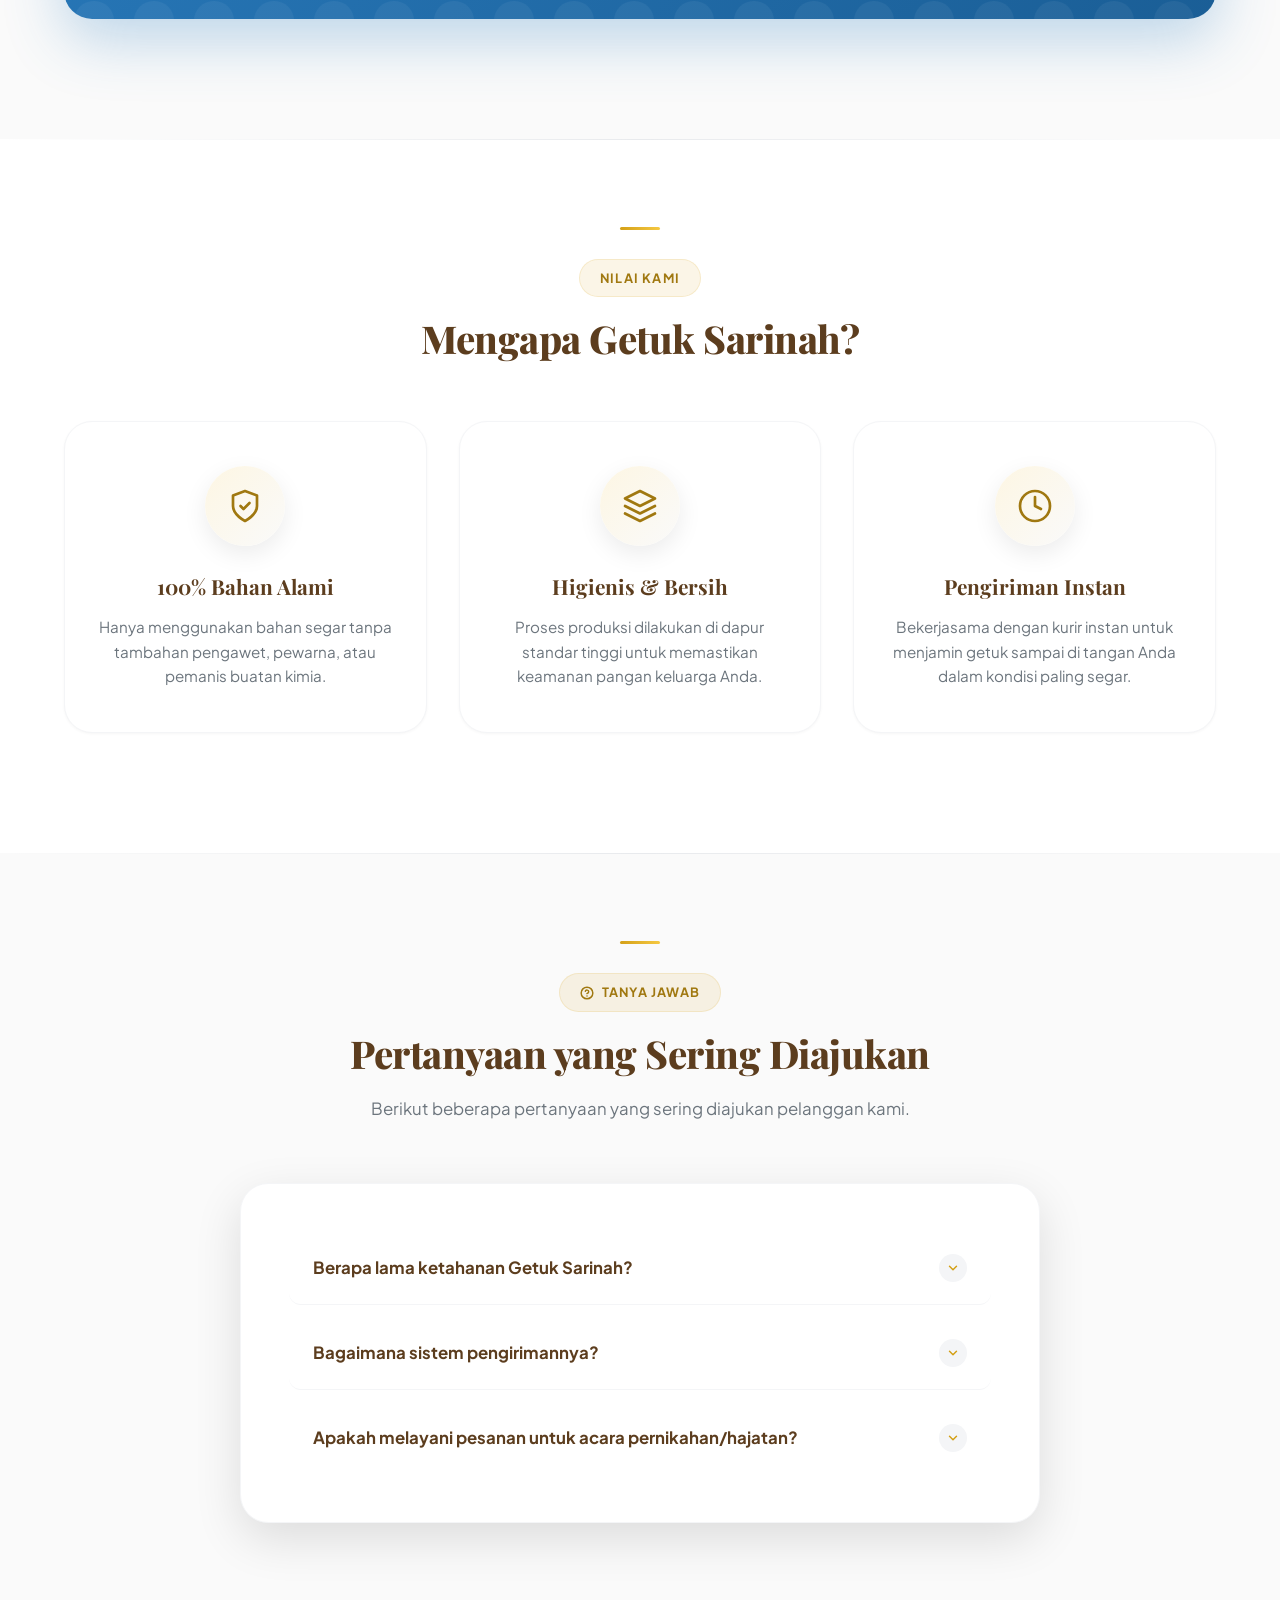
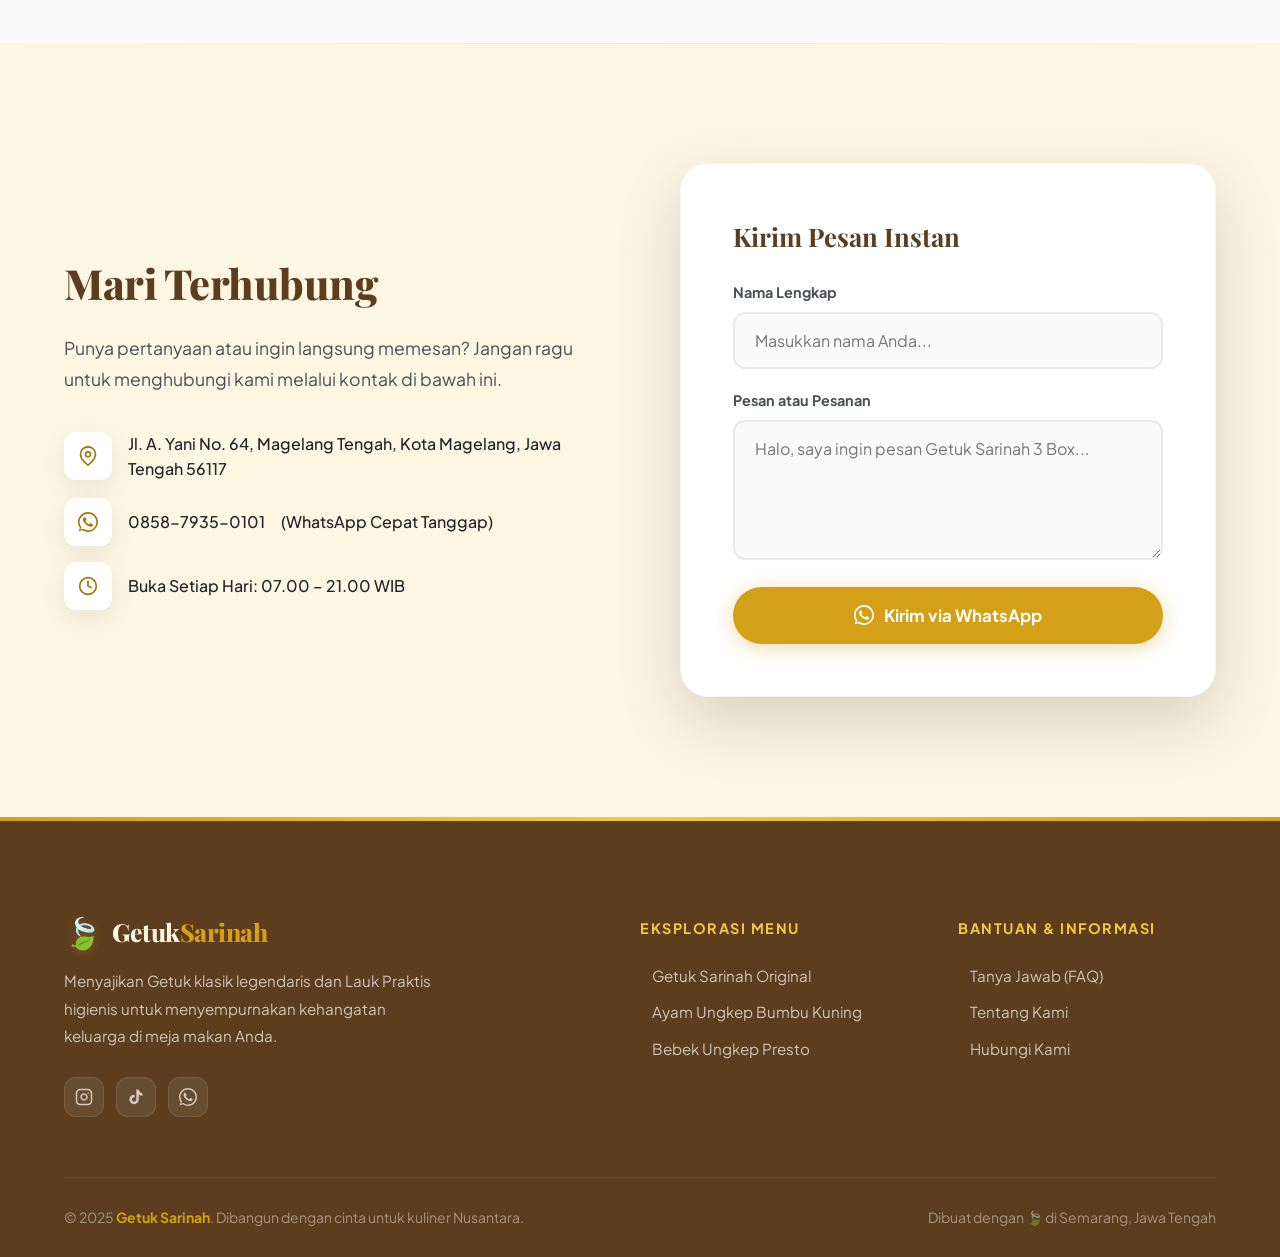
==== commit a35f604f: "added some design effects" ====
--- a/index.html
+++ b/index.html
@@ -20,11 +20,47 @@
         <span class="logo-text">Getuk<span class="logo-accent">Sarinah</span></span>
       </a>
       <ul class="nav-links" id="navLinks">
-        <li><a href="#home">Beranda</a></li>
-        <li><a href="#tentang">Kisah Kami</a></li>
-        <li><a href="#produk">Produk</a></li>
-        <li><a href="#faq">FAQ</a></li>
-        <li><a href="#kontak" class="nav-cta">Pesan Sekarang</a></li>
+        <li>
+          <a href="#home" class="active">
+            Beranda
+            <svg width="16" height="16" viewBox="0 0 24 24" fill="none" stroke="currentColor" stroke-width="2" stroke-linecap="round" stroke-linejoin="round">
+              <path d="M9 18l6-6-6-6"/>
+            </svg>
+          </a>
+        </li>
+        <li>
+          <a href="#tentang">
+            Kisah Kami
+            <svg width="16" height="16" viewBox="0 0 24 24" fill="none" stroke="currentColor" stroke-width="2" stroke-linecap="round" stroke-linejoin="round">
+              <path d="M9 18l6-6-6-6"/>
+            </svg>
+          </a>
+        </li>
+        <li>
+          <a href="#produk">
+            Produk
+            <svg width="16" height="16" viewBox="0 0 24 24" fill="none" stroke="currentColor" stroke-width="2" stroke-linecap="round" stroke-linejoin="round">
+              <path d="M9 18l6-6-6-6"/>
+            </svg>
+          </a>
+        </li>
+        <li>
+          <a href="#faq">
+            FAQ
+            <svg width="16" height="16" viewBox="0 0 24 24" fill="none" stroke="currentColor" stroke-width="2" stroke-linecap="round" stroke-linejoin="round">
+              <path d="M9 18l6-6-6-6"/>
+            </svg>
+          </a>
+        </li>
+        <li>
+          <a href="https://wa.me/6285879350101" class="nav-cta pulse-glow">
+            <svg width="20" height="20" viewBox="0 0 24 24" fill="currentColor">
+              <path d="M17.472 14.382c-.297-.149-1.758-.867-2.03-.967-.273-.099-.471-.148-.67.15-.197.297-.767.966-.94 1.164-.173.199-.347.223-.644.075-.297-.15-1.255-.463-2.39-1.475-.883-.788-1.48-1.761-1.653-2.059-.173-.297-.018-.458.13-.606.134-.133.298-.347.446-.52.149-.174.198-.298.298-.497.099-.198.05-.371-.025-.52-.075-.149-.669-1.612-.916-2.207-.242-.579-.487-.5-.669-.51-.173-.008-.371-.01-.57-.01-.198 0-.52.074-.792.372-.272.297-1.04 1.016-1.04 2.479 0 1.462 1.065 2.875 1.213 3.074.149.198 2.096 3.2 5.077 4.487.709.306 1.262.489 1.694.625.712.227 1.36.195 1.871.118.571-.085 1.758-.719 2.006-1.413.248-.694.248-1.289.173-1.413-.074-.124-.272-.198-.57-.347z"/>
+              <path d="M12 0C5.373 0 0 5.373 0 12c0 2.625.846 5.059 2.284 7.034L.789 23.211l4.287-1.398A11.94 11.94 0 0 0 12 24c6.627 0 12-5.373 12-12S18.627 0 12 0zm0 22c-2.103 0-4.09-.65-5.773-1.767l-.413-.28-2.794.913.934-2.713-.297-.462A9.932 9.932 0 0 1 2 12C2 6.477 6.477 2 12 2s10 4.477 10 10-4.477 10-10 10z"/>
+            </svg>
+            Pesan Sekarang
+          </a>
+        </li>
       </ul>
       <button class="hamburger" id="hamburger" aria-label="Menu">
         <span></span><span></span><span></span>
@@ -35,22 +71,56 @@
   <!-- HERO -->
   <section class="hero" id="home">
     <div class="hero-bg-shapes">
+      <div class="hero-dots"></div>
+      <div class="hero-dot-overlay"></div>
       <div class="shape shape-1"></div>
       <div class="shape shape-2"></div>
+      <div class="shape shape-3"></div>
+      <div class="shape shape-4"></div>
+      <div class="shape shape-5"></div>
+      <div class="floating-badge wiggle" style="top: 20%; right: 6%; animation-delay: -1s;">
+        <svg width="18" height="18" viewBox="0 0 24 24" fill="var(--mustard)" xmlns="http://www.w3.org/2000/svg">
+          <path d="M12 2L15.09 8.26L22 9.27L17 14.14L18.18 21.02L12 17.77L5.82 21.02L7 14.14L2 9.27L8.91 8.26L12 2Z"/>
+        </svg>
+        Best Seller
+      </div>
+      <div class="floating-badge heartbeat" style="bottom: 28%; left: 4%; animation-delay: -3s;">
+        <svg width="18" height="18" viewBox="0 0 24 24" fill="none" stroke="var(--green)" stroke-width="2.5" xmlns="http://www.w3.org/2000/svg">
+          <path d="M20 6L9 17L4 12"/>
+        </svg>
+        Fresh Daily
+      </div>
     </div>
     <div class="hero-container">
       <div class="hero-text">
-        <span class="hero-badge">🏆 Cita Rasa Asli Nusantara</span>
+        <span class="hero-badge pulse-glow">
+          <svg width="16" height="16" viewBox="0 0 24 24" fill="var(--mustard)" xmlns="http://www.w3.org/2000/svg">
+            <path d="M12 2L15.09 8.26L22 9.27L17 14.14L18.18 21.02L12 17.77L5.82 21.02L7 14.14L2 9.27L8.91 8.26L12 2Z"/>
+          </svg>
+          Cita Rasa Asli Nusantara
+        </span>
         <h1 class="hero-title">Manisnya <span class="highlight">Pas</span>,<br/>Lembutnya <span class="highlight">Terasa</span></h1>
         <p class="hero-desc">Nikmati sajian autentik Getuk Sarinah yang lumer di mulut. Kami juga menghadirkan Lauk Praktis Ayam & Bebek Ungkep siap goreng untuk hidangan keluarga Anda.</p>
         <div class="hero-actions">
-          <a href="#produk" class="btn-primary">Pesan Getuk Sekarang</a>
-          <a href="ayam.html" class="btn-secondary">Lihat Menu Lauk →</a>
+          <a href="https://wa.me/6285879350101?text=Halo!%20Saya%20tertarik%20dengan%20produk%20Getuk%20Sarinah.%20Mohon%20informasi%20lengkapnya." target="_blank" class="btn-primary">
+            Pesan Getuk Sekarang
+            <svg width="18" height="18" viewBox="0 0 24 24" fill="none" stroke="currentColor" stroke-width="2.5" stroke-linecap="round" stroke-linejoin="round">
+              <path d="M5 12h14M12 5l7 7-7 7"/>
+            </svg>
+          </a>
+          <a href="ayam.html" class="btn-secondary">
+            Lihat Menu Lauk
+            <svg width="18" height="18" viewBox="0 0 24 24" fill="none" stroke="currentColor" stroke-width="2.5" stroke-linecap="round" stroke-linejoin="round">
+              <path d="M5 12h14M12 5l7 7-7 7"/>
+            </svg>
+          </a>
         </div>
       </div>
       <div class="hero-images">
-        <div class="hero-img-main">
-          <img src="images/gethuk_hero.png" alt="Getuk Sarinah" />
+        <div class="hero-img-wrapper">
+          <div class="hero-img-main">
+            <img src="images/gethuk_hero.png" alt="Getuk Sarinah" />
+          </div>
         </div>
       </div>
     </div>
@@ -60,11 +130,16 @@
   <section class="about" id="tentang">
     <div class="container">
       <div class="about-grid">
-        <div class="about-img">
+        <div class="about-img" data-animate="left">
            <img src="images/gethuk_lindri.png" alt="Tentang Getuk Sarinah" />
         </div>
-        <div class="about-text">
-          <span class="section-tag">Kisah Kami</span>
+        <div class="about-text" data-animate="right" data-delay="100">
+          <span class="section-tag">
+            <svg width="14" height="14" viewBox="0 0 24 24" fill="none" stroke="var(--mustard-dark)" stroke-width="2.5" stroke-linecap="round" stroke-linejoin="round">
+              <path d="M12 2L15.09 8.26L22 9.27L17 14.14L18.18 21.02L12 17.77L5.82 21.02L7 14.14L2 9.27L8.91 8.26L12 2Z"/>
+            </svg>
+            Kisah Kami
+          </span>
           <h2 class="section-title">Resep Warisan dari Generasi ke Generasi</h2>
           <p>Getuk Sarinah bermula dari dapur sederhana keluarga kami, membawa resep autentik yang terus dijaga ketat kualitasnya. Kami percaya bahwa makanan tradisional Indonesia memiliki tempat spesial di hati setiap keluarga.</p>
           <p>Dengan memadukan bahan baku alami pilihan, singkong segar berkualitas, dan proses pembuatan yang sangat higienis, kami menyajikan Getuk dengan tingkat kelembutan yang pas, serta rasa manis yang alami dan tidak berlebihan di lidah.</p>
@@ -76,13 +151,19 @@
   <!-- PRODUK GETHUK -->
   <section class="produk" id="produk">
     <div class="container">
-      <div class="section-header">
-        <span class="section-tag">Produk Kebanggaan</span>
-        <h2 class="section-title">Menu Signature Kami</h2>
-        <p class="section-desc">Dibuat fresh setiap hari dengan bahan-bahan premium pilihan.</p>
-      </div>
-
-      <div class="produk-card horizontal">
+        <div class="section-header" data-animate="up">
+          <span class="section-tag">
+            <svg width="14" height="14" viewBox="0 0 24 24" fill="var(--mustard-dark)" stroke="var(--mustard-dark)" stroke-width="2" stroke-linecap="round" stroke-linejoin="round">
+              <path d="M12 2a10 10 0 0 1 0 20 10 10 0 0 1 0-20z"/>
+              <path d="M12 6c-3.3 0-6 2.7-6 6s2.7 6 6 6 6-2.7 6-6-2.7-6-6-6z"/>
+            </svg>
+            Menu Kami
+          </span>
+          <h2 class="section-title">Menu Signature Kami</h2>
+          <p class="section-desc">Dibuat fresh setiap hari dengan bahan-bahan premium pilihan.</p>
+        </div>
+
+      <div class="produk-card horizontal" data-animate="up" data-delay="100">
         <div class="card-img-wrap">
           <img src="images/gethuk_hero.png" alt="Getuk Sarinah Original" loading="lazy" />
         </div>
@@ -91,16 +172,43 @@
           <h4>Getuk Sarinah Original</h4>
           <p class="desc">Varian klasik paling favorit. Terbuat dari singkong segar, ditumbuk sangat halus, dipadukan gula aren asli, dan disajikan dengan taburan kelapa parut kukus yang gurih meresap.</p>
           <ul class="features-list">
-            <li>✓ Singkong Kuning Pilihan Grade A</li>
-            <li>✓ Gula Aren Murni (Tanpa Pemanis Buatan)</li>
-            <li>✓ Kelapa Parut Segar & Gurih</li>
+            <li>
+              <svg width="16" height="16" viewBox="0 0 24 24" fill="none" stroke="var(--mustard)" stroke-width="3" stroke-linecap="round" stroke-linejoin="round">
+                <path d="M20 6L9 17L4 12"/>
+              </svg>
+              Singkong Kuning Grade A
+            </li>
+            <li>
+              <svg width="16" height="16" viewBox="0 0 24 24" fill="none" stroke="var(--mustard)" stroke-width="3" stroke-linecap="round" stroke-linejoin="round">
+                <path d="M20 6L9 17L4 12"/>
+              </svg>
+              Gula Aren Murni
+            </li>
+            <li>
+              <svg width="16" height="16" viewBox="0 0 24 24" fill="none" stroke="var(--mustard)" stroke-width="3" stroke-linecap="round" stroke-linejoin="round">
+                <path d="M20 6L9 17L4 12"/>
+              </svg>
+              Kelapa Parut Segar
+            </li>
+            <li>
+              <svg width="16" height="16" viewBox="0 0 24 24" fill="none" stroke="var(--mustard)" stroke-width="3" stroke-linecap="round" stroke-linejoin="round">
+                <path d="M20 6L9 17L4 12"/>
+              </svg>
+              Tanpa Pengawet
+            </li>
           </ul>
           <div class="card-footer">
             <div>
               <div class="card-weight">📦 1 Box Premium / 500gr</div>
               <span class="card-price">Rp 25.000</span>
             </div>
-            <a href="https://wa.me/6281234567890?text=Halo! Saya mau pesan Getuk Sarinah Original" target="_blank" class="btn-order">Pesan via WA</a>
+            <a href="https://wa.me/6285879350101?text=Halo!%20Saya%20mau%20pesan%20Getuk%20Sarinah%20Original.%20Mohon%20informasinya." target="_blank" class="btn-order">
+              <svg width="18" height="18" viewBox="0 0 24 24" fill="currentColor">
+                <path d="M17.472 14.382c-.297-.149-1.758-.867-2.03-.967-.273-.099-.471-.148-.67.15-.197.297-.767.966-.94 1.164-.173.199-.347.223-.644.075-.297-.15-1.255-.463-2.39-1.475-.883-.788-1.48-1.761-1.653-2.059-.173-.297-.018-.458.13-.606.134-.133.298-.347.446-.52.149-.174.198-.298.298-.497.099-.198.05-.371-.025-.52-.075-.149-.669-1.612-.916-2.207-.242-.579-.487-.5-.669-.51-.173-.008-.371-.01-.57-.01-.198 0-.52.074-.792.372-.272.297-1.04 1.016-1.04 2.479 0 1.462 1.065 2.875 1.213 3.074.149.198 2.096 3.2 5.077 4.487.709.306 1.262.489 1.694.625.712.227 1.36.195 1.871.118.571-.085 1.758-.719 2.006-1.413.248-.694.248-1.289.173-1.413-.074-.124-.272-.198-.57-.347z"/>
+                <path d="M12 0C5.373 0 0 5.373 0 12c0 2.625.846 5.059 2.284 7.034L.789 23.211l4.287-1.398A11.94 11.94 0 0 0 12 24c6.627 0 12-5.373 12-12S18.627 0 12 0zm0 22c-2.103 0-4.09-.65-5.773-1.767l-.413-.28-2.794.913.934-2.713-.297-.462A9.932 9.932 0 0 1 2 12C2 6.477 6.477 2 12 2s10 4.477 10 10-4.477 10-10 10z"/>
+              </svg>
+              Pesan via WA
+            </a>
           </div>
         </div>
       </div>
@@ -110,12 +218,25 @@
   <!-- BANNER LAUK -->
   <section class="banner-lauk">
     <div class="container">
-      <div class="promo-banner">
+      <div class="promo-banner" data-animate="up">
         <div class="promo-content">
-          <span class="promo-icon">🍗</span>
+          <div class="promo-icon heartbeat">
+            <svg width="80" height="80" viewBox="0 0 80 80" fill="none" xmlns="http://www.w3.org/2000/svg">
+              <circle cx="40" cy="40" r="38" stroke="rgba(255,255,255,0.2)" stroke-width="2"/>
+              <path d="M40 16C26.745 16 16 26.745 16 40s10.745 24 24 24 24-10.745 24-24S53.255 16 40 16z" fill="rgba(255,255,255,0.15)"/>
+              <path d="M40 24c-1.657 0-3 1.343-3 3v16l11 6.5 1 .5-1-.5-11-6.5V27c0-1.657-1.343-3-3-3s-3 1.343-3 3v18c0 1.657 1.343 3 3 3h16c1.657 0 3-1.343 3-3V27c0-1.657-1.343-3-3-3z" fill="white"/>
+              <circle cx="52" cy="28" r="6" fill="#25D366"/>
+              <path d="M50.5 25.5v5M52 28h5" stroke="white" stroke-width="1.5" stroke-linecap="round"/>
+            </svg>
+          </div>
           <h2>Butuh Lauk Praktis & Lezat?</h2>
           <p>Selain camilan tradisional, kami hadirkan solusi tepat untuk meja makan Anda. <strong>Ayam & Bebek Ungkep Frozen</strong> bumbu kuning kaya rempah, tinggal goreng kapan saja!</p>
-          <a href="ayam.html" class="btn-primary white">Eksplor Menu Ayam & Bebek Ungkep →</a>
+          <a href="ayam.html" class="btn-primary white">
+            Eksplor Menu Ayam & Bebek Ungkep
+            <svg width="18" height="18" viewBox="0 0 24 24" fill="none" stroke="currentColor" stroke-width="2.5" stroke-linecap="round" stroke-linejoin="round">
+              <path d="M5 12h14M12 5l7 7-7 7"/>
+            </svg>
+          </a>
         </div>
       </div>
     </div>
@@ -129,18 +250,34 @@
         <h2 class="section-title">Mengapa Getuk Sarinah?</h2>
       </div>
       <div class="keunggulan-grid">
-        <div class="keung-card">
-          <div class="keung-icon">🌿</div>
+        <div class="keung-card" data-animate="up" data-delay="100">
+          <div class="keung-icon">
+            <svg width="36" height="36" viewBox="0 0 24 24" fill="none" stroke="var(--mustard-dark)" stroke-width="1.8" stroke-linecap="round" stroke-linejoin="round">
+              <path d="M12 22s8-4 8-10V5l-8-3-8 3v7c0 6 8 10 8 10z"/>
+              <path d="M9 12l2 2 4-4"/>
+            </svg>
+          </div>
           <h4>100% Bahan Alami</h4>
           <p>Hanya menggunakan bahan segar tanpa tambahan pengawet, pewarna, atau pemanis buatan kimia.</p>
         </div>
         <div class="keung-card">
-          <div class="keung-icon">✨</div>
+          <div class="keung-icon">
+            <svg width="36" height="36" viewBox="0 0 24 24" fill="none" stroke="var(--mustard-dark)" stroke-width="1.8" stroke-linecap="round" stroke-linejoin="round">
+              <path d="M12 2L2 7l10 5 10-5-10-5z"/>
+              <path d="M2 17l10 5 10-5"/>
+              <path d="M2 12l10 5 10-5"/>
+            </svg>
+          </div>
           <h4>Higienis & Bersih</h4>
           <p>Proses produksi dilakukan di dapur standar tinggi untuk memastikan keamanan pangan keluarga Anda.</p>
         </div>
         <div class="keung-card">
-          <div class="keung-icon">🛵</div>
+          <div class="keung-icon">
+            <svg width="36" height="36" viewBox="0 0 24 24" fill="none" stroke="var(--mustard-dark)" stroke-width="1.8" stroke-linecap="round" stroke-linejoin="round">
+              <circle cx="12" cy="12" r="10"/>
+              <polyline points="12 6 12 12 16 14"/>
+            </svg>
+          </div>
           <h4>Pengiriman Instan</h4>
           <p>Bekerjasama dengan kurir instan untuk menjamin getuk sampai di tangan Anda dalam kondisi paling segar.</p>
         </div>
@@ -151,21 +288,45 @@
   <!-- FAQ -->
   <section class="faq" id="faq">
     <div class="container">
-      <div class="section-header">
-        <span class="section-tag">Pusat Bantuan</span>
-        <h2 class="section-title">Tanya Jawab (FAQ)</h2>
-      </div>
-      <div class="faq-container">
+      <div class="section-header" data-animate="up">
+        <span class="section-tag">
+          <svg width="14" height="14" viewBox="0 0 24 24" fill="none" stroke="var(--mustard-dark)" stroke-width="2.5" stroke-linecap="round" stroke-linejoin="round">
+            <circle cx="12" cy="12" r="10"/>
+            <path d="M9.09 9a3 3 0 0 1 5.83 1c0 2-3 3-3 3"/>
+            <line x1="12" y1="17" x2="12.01" y2="17"/>
+          </svg>
+          Tanya Jawab
+        </span>
+        <h2 class="section-title">Pertanyaan yang Sering Diajukan</h2>
+        <p class="section-desc">Berikut beberapa pertanyaan yang sering diajukan pelanggan kami.</p>
+      </div>
+      <div class="faq-container" data-animate="up">
         <div class="faq-item">
-          <div class="faq-question">Berapa lama ketahanan Getuk Sarinah? <span class="arrow">▼</span></div>
-          <div class="faq-answer"><p>Karena kami tidak menggunakan pengawet, Getuk Sarinah tahan 1 hari (24 jam) di suhu ruang yang sejuk, dan tahan hingga 3 hari jika disimpan di dalam wadah tertutup di dalam kulkas (chiller).</p></div>
+          <div class="faq-question">Berapa lama ketahanan Getuk Sarinah? <span class="arrow">
+            <svg width="14" height="14" viewBox="0 0 24 24" fill="none" stroke="currentColor" stroke-width="2.5" stroke-linecap="round" stroke-linejoin="round">
+              <path d="M6 9l6 6 6-6"/>
+            </svg>
+          </span></div>
+          <div class="faq-answer">
+            <p>Karena kami tidak menggunakan pengawet, Getuk Sarinah tahan 1 hari (24 jam) di suhu ruang yang sejuk, dan tahan hingga 3 hari jika disimpan di dalam wadah tertutup di dalam kulkas (chiller).</p>
+          </div>
         </div>
         <div class="faq-item">
-          <div class="faq-question">Bagaimana sistem pengirimannya? <span class="arrow">▼</span></div>
-          <div class="faq-answer"><p>Untuk produk Getuk, kami sangat menyarankan pengiriman instan (seperti GoSend atau GrabExpress) agar produk diterima dalam keadaan fresh. Pengiriman keluar kota saat ini hanya berlaku untuk produk Frozen Food (Ayam/Bebek Ungkep) menggunakan Paxel.</p></div>
+          <div class="faq-question">Bagaimana sistem pengirimannya? <span class="arrow">
+            <svg width="14" height="14" viewBox="0 0 24 24" fill="none" stroke="currentColor" stroke-width="2.5" stroke-linecap="round" stroke-linejoin="round">
+              <path d="M6 9l6 6 6-6"/>
+            </svg>
+          </span></div>
+          <div class="faq-answer">
+            <p>Untuk produk Getuk, kami sangat menyarankan pengiriman instan (seperti GoSend atau GrabExpress) agar produk diterima dalam keadaan fresh. Pengiriman keluar kota saat ini hanya berlaku untuk produk Frozen Food (Ayam/Bebek Ungkep) menggunakan Paxel.</p>
+          </div>
         </div>
         <div class="faq-item">
-          <div class="faq-question">Apakah melayani pesanan untuk acara pernikahan/hajatan? <span class="arrow">▼</span></div>
+          <div class="faq-question">Apakah melayani pesanan untuk acara pernikahan/hajatan? <span class="arrow">
+            <svg width="14" height="14" viewBox="0 0 24 24" fill="none" stroke="currentColor" stroke-width="2.5" stroke-linecap="round" stroke-linejoin="round">
+              <path d="M6 9l6 6 6-6"/>
+            </svg>
+          </span></div>
           <div class="faq-answer"><p>Tentu saja! Kami sering melayani pesanan dalam partai besar untuk berbagai acara. Silakan hubungi admin WhatsApp kami minimal H-3 sebelum acara untuk mendapatkan penawaran harga khusus.</p></div>
         </div>
       </div>
@@ -176,36 +337,57 @@
   <section class="kontak" id="kontak">
     <div class="container">
       <div class="kontak-wrapper">
-        <div class="kontak-info">
+        <div class="kontak-info" data-animate="left">
           <h2>Mari Terhubung</h2>
           <p>Punya pertanyaan atau ingin langsung memesan? Jangan ragu untuk menghubungi kami melalui kontak di bawah ini.</p>
           <ul class="kontak-list">
             <li>
-              <div class="icon-box">📍</div>
-              <span>Jl. Sarinah No. 1, Semarang Tengah, Jawa Tengah</span>
-            </li>
-            <li>
-              <div class="icon-box">📞</div>
-              <span>0812-3456-7890 (WhatsApp Cepat Tanggap)</span>
-            </li>
-            <li>
-              <div class="icon-box">🕐</div>
-              <span>Buka Setiap Hari: 07.00 – 21.00 WIB</span>
+              <div class="icon-box">
+                <svg width="20" height="20" viewBox="0 0 24 24" fill="none" stroke="var(--mustard-dark)" stroke-width="2" stroke-linecap="round" stroke-linejoin="round" class="scale-pop">
+                  <path d="M21 10c0 7-9 13-9 13s-9-6-9-13a9 9 0 0 1 18 0z"/>
+                  <circle cx="12" cy="10" r="3"/>
+                </svg>
+              </div>
+              Jl. A. Yani No. 64, Magelang Tengah, Kota Magelang, Jawa Tengah 56117
+            </li>
+            <li>
+              <div class="icon-box">
+                <svg width="20" height="20" viewBox="0 0 24 24" fill="currentColor">
+                  <path d="M17.472 14.382c-.297-.149-1.758-.867-2.03-.967-.273-.099-.471-.148-.67.15-.197.297-.767.966-.94 1.164-.173.199-.347.223-.644.075-.297-.15-1.255-.463-2.39-1.475-.883-.788-1.48-1.761-1.653-2.059-.173-.297-.018-.458.13-.606.134-.133.298-.347.446-.52.149-.174.198-.298.298-.497.099-.198.05-.371-.025-.52-.075-.149-.669-1.612-.916-2.207-.242-.579-.487-.5-.669-.51-.173-.008-.371-.01-.57-.01-.198 0-.52.074-.792.372-.272.297-1.04 1.016-1.04 2.479 0 1.462 1.065 2.875 1.213 3.074.149.198 2.096 3.2 5.077 4.487.709.306 1.262.489 1.694.625.712.227 1.36.195 1.871.118.571-.085 1.758-.719 2.006-1.413.248-.694.248-1.289.173-1.413-.074-.124-.272-.198-.57-.347z"/>
+                  <path d="M12 0C5.373 0 0 5.373 0 12c0 2.625.846 5.059 2.284 7.034L.789 23.211l4.287-1.398A11.94 11.94 0 0 0 12 24c6.627 0 12-5.373 12-12S18.627 0 12 0zm0 22c-2.103 0-4.09-.65-5.773-1.767l-.413-.28-2.794.913.934-2.713-.297-.462A9.932 9.932 0 0 1 2 12C2 6.477 6.477 2 12 2s10 4.477 10 10-4.477 10-10 10z"/>
+                </svg>
+              </div>
+              <a href="https://wa.me/6285879350101" target="_blank" style="color: inherit; text-decoration: none;">0858-7935-0101</a> (WhatsApp Cepat Tanggap)
+            </li>
+            <li>
+              <div class="icon-box">
+                <svg width="20" height="20" viewBox="0 0 24 24" fill="none" stroke="var(--mustard-dark)" stroke-width="2" stroke-linecap="round" stroke-linejoin="round">
+                  <circle cx="12" cy="12" r="10"/>
+                  <polyline points="12 6 12 12 16 14"/>
+                </svg>
+              </div>
+              Buka Setiap Hari: 07.00 – 21.00 WIB
             </li>
           </ul>
         </div>
-        <div class="kontak-form-wrap">
+        <div class="kontak-form-wrap" data-animate="right" data-delay="100">
           <form class="kontak-form" id="kontakForm" onsubmit="handleFormSubmit(event)">
             <h3>Kirim Pesan Instan</h3>
             <div class="form-group">
-              <label for="nama">Nama Lengkap</label>
-              <input type="text" id="nama" name="nama" placeholder="Masukkan nama Anda..." required />
-            </div>
-            <div class="form-group">
-              <label for="pesan">Pesan atau Pesanan</label>
-              <textarea id="pesan" name="pesan" placeholder="Halo, saya ingin pesan Getuk Sarinah 3 Box..." required></textarea>
-            </div>
-            <button type="submit" class="btn-primary full">Kirim via WhatsApp</button>
+            <label for="name">Nama Lengkap</label>
+            <input type="text" id="name" name="name" placeholder="Masukkan nama Anda..." required />
+          </div>
+          <div class="form-group">
+            <label for="message">Pesan atau Pesanan</label>
+            <textarea id="message" name="message" placeholder="Halo, saya ingin pesan Getuk Sarinah 3 Box..." required></textarea>
+          </div>
+          <button type="submit" class="btn-primary full">
+            <svg width="20" height="20" viewBox="0 0 24 24" fill="currentColor">
+              <path d="M17.472 14.382c-.297-.149-1.758-.867-2.03-.967-.273-.099-.471-.148-.67.15-.197.297-.767.966-.94 1.164-.173.199-.347.223-.644.075-.297-.15-1.255-.463-2.39-1.475-.883-.788-1.48-1.761-1.653-2.059-.173-.297-.018-.458.13-.606.134-.133.298-.347.446-.52.149-.174.198-.298.298-.497.099-.198.05-.371-.025-.52-.075-.149-.669-1.612-.916-2.207-.242-.579-.487-.5-.669-.51-.173-.008-.371-.01-.57-.01-.198 0-.52.074-.792.372-.272.297-1.04 1.016-1.04 2.479 0 1.462 1.065 2.875 1.213 3.074.149.198 2.096 3.2 5.077 4.487.709.306 1.262.489 1.694.625.712.227 1.36.195 1.871.118.571-.085 1.758-.719 2.006-1.413.248-.694.248-1.289.173-1.413-.074-.124-.272-.198-.57-.347z"/>
+              <path d="M12 0C5.373 0 0 5.373 0 12c0 2.625.846 5.059 2.284 7.034L.789 23.211l4.287-1.398A11.94 11.94 0 0 0 12 24c6.627 0 12-5.373 12-12S18.627 0 12 0zm0 22c-2.103 0-4.09-.65-5.773-1.767l-.413-.28-2.794.913.934-2.713-.297-.462A9.932 9.932 0 0 1 2 12C2 6.477 6.477 2 12 2s10 4.477 10 10-4.477 10-10 10z"/>
+            </svg>
+            Kirim via WhatsApp
+          </button>
           </form>
         </div>
       </div>
@@ -222,6 +404,26 @@
             <span class="logo-text">Getuk<span class="logo-accent">Sarinah</span></span>
           </a>
           <p>Menyajikan Getuk klasik legendaris dan Lauk Praktis higienis untuk menyempurnakan kehangatan keluarga di meja makan Anda.</p>
+          <div class="footer-social">
+            <a href="#" aria-label="Instagram">
+              <svg width="18" height="18" viewBox="0 0 24 24" fill="none" stroke="currentColor" stroke-width="2" stroke-linecap="round" stroke-linejoin="round">
+                <rect x="2" y="2" width="20" height="20" rx="5" ry="5"/>
+                <path d="M16 11.37A4 4 0 1 1 12.63 8 4 4 0 0 1 16 11.37z"/>
+                <line x1="17.5" y1="6.5" x2="17.51" y2="6.5"/>
+              </svg>
+            </a>
+            <a href="#" aria-label="TikTok">
+              <svg width="18" height="18" viewBox="0 0 24 24" fill="currentColor">
+                <path d="M19.59 6.69a4.83 4.83 0 0 1-3.77-4.25V2h-3.45v13.67a2.89 2.89 0 0 1-2.88 2.5 2.89 2.89 0 0 1-2.89-2.89 2.89 2.89 0 0 1 2.89-2.89c.28 0 .54.04.79.1V9.01a6.27 6.27 0 0 0-.79-.05 6.34 6.34 0 0 0-6.34 6.34 6.34 6.34 0 0 0 6.34 6.34 6.34 6.34 0 0 0 6.33-6.34V9.01a8.16 8.16 0 0 0 4.77 1.52V7.12a4.85 4.85 0 0 1-1-.43z"/>
+              </svg>
+            </a>
+            <a href="https://wa.me/6285879350101" aria-label="WhatsApp">
+              <svg width="18" height="18" viewBox="0 0 24 24" fill="currentColor">
+                <path d="M17.472 14.382c-.297-.149-1.758-.867-2.03-.967-.273-.099-.471-.148-.67.15-.197.297-.767.966-.94 1.164-.173.199-.347.223-.644.075-.297-.15-1.255-.463-2.39-1.475-.883-.788-1.48-1.761-1.653-2.059-.173-.297-.018-.458.13-.606.134-.133.298-.347.446-.52.149-.174.198-.298.298-.497.099-.198.05-.371-.025-.52-.075-.149-.669-1.612-.916-2.207-.242-.579-.487-.5-.669-.51-.173-.008-.371-.01-.57-.01-.198 0-.52.074-.792.372-.272.297-1.04 1.016-1.04 2.479 0 1.462 1.065 2.875 1.213 3.074.149.198 2.096 3.2 5.077 4.487.709.306 1.262.489 1.694.625.712.227 1.36.195 1.871.118.571-.085 1.758-.719 2.006-1.413.248-.694.248-1.289.173-1.413-.074-.124-.272-.198-.57-.347z"/>
+                <path d="M12 0C5.373 0 0 5.373 0 12c0 2.625.846 5.059 2.284 7.034L.789 23.211l4.287-1.398A11.94 11.94 0 0 0 12 24c6.627 0 12-5.373 12-12S18.627 0 12 0zm0 22c-2.103 0-4.09-.65-5.773-1.767l-.413-.28-2.794.913.934-2.713-.297-.462A9.932 9.932 0 0 1 2 12C2 6.477 6.477 2 12 2s10 4.477 10 10-4.477 10-10 10z"/>
+              </svg>
+            </a>
+          </div>
         </div>
         <div class="footer-links">
           <h5>Eksplorasi Menu</h5>
@@ -241,10 +443,18 @@
         </div>
       </div>
       <div class="footer-bottom">
-        <p>© 2025 Getuk Sarinah. Dibangun dengan cinta untuk kuliner Nusantara.</p>
-      </div>
+          <p>© 2025 <span class="footer-bottom-brand">Getuk Sarinah</span>. Dibangun dengan cinta untuk kuliner Nusantara.</p>
+          <p>Dibuat dengan 🍃 di Semarang, Jawa Tengah</p>
+        </div>
     </div>
   </footer>
+
+  <!-- SCROLL TO TOP -->
+  <button class="scroll-top" id="scrollTop" aria-label="Scroll to top">
+    <svg width="20" height="20" viewBox="0 0 24 24" fill="none" stroke="currentColor" stroke-width="2.5" stroke-linecap="round" stroke-linejoin="round">
+      <path d="M18 15L12 9L6 15"/>
+    </svg>
+  </button>
 
   <script src="script.js"></script>
 </body>
--- a/style.css
+++ b/style.css
@@ -1,5 +1,11 @@
 /* ===== RESET & BASE ===== */
-*, *::before, *::after { box-sizing: border-box; margin: 0; padding: 0; }
+*,
+*::before,
+*::after {
+  box-sizing: border-box;
+  margin: 0;
+  padding: 0;
+}
 
 :root {
   --mustard: #D4A017;
@@ -11,22 +17,37 @@
   --cream-dark: #F5EDD0;
   --blue-frost: #E8F4FD;
   --blue: #2B7EC1;
+  --blue-dark: #1A5E96;
   --white: #FFFFFF;
-  --gray-100: #F8F9FA;
-  --gray-200: #E9ECEF;
+  --gray-50: #FAFAFA;
+  --gray-100: #F4F5F7;
+  --gray-200: #E8EAED;
+  --gray-300: #D0D5DD;
   --gray-500: #6C757D;
   --gray-700: #495057;
   --gray-900: #212529;
   --green: #25D366;
-  --shadow-sm: 0 2px 8px rgba(0,0,0,0.05);
-  --shadow-md: 0 8px 24px rgba(0,0,0,0.08);
-  --shadow-lg: 0 16px 48px rgba(0,0,0,0.12);
+  --green-dark: #1EBE58;
+  --shadow-xs: 0 1px 3px rgba(0, 0, 0, 0.04);
+  --shadow-sm: 0 2px 8px rgba(0, 0, 0, 0.05);
+  --shadow-md: 0 8px 24px rgba(0, 0, 0, 0.08);
+  --shadow-lg: 0 16px 48px rgba(0, 0, 0, 0.12);
+  --shadow-xl: 0 24px 64px rgba(0, 0, 0, 0.15);
+  --shadow-glow: 0 8px 32px rgba(212, 160, 23, 0.25);
+  --shadow-card: 0 4px 20px rgba(92, 61, 30, 0.08);
   --radius: 20px;
-  --radius-sm: 10px;
+  --radius-sm: 12px;
+  --radius-lg: 28px;
+  --radius-full: 9999px;
   --transition: all 0.3s cubic-bezier(0.4, 0, 0.2, 1);
-}
-
-html { scroll-behavior: smooth; }
+  --transition-spring: all 0.45s cubic-bezier(0.34, 1.56, 0.64, 1);
+  --border: rgba(0, 0, 0, 0.08);
+  --focus-ring: rgba(212, 160, 23, 0.22);
+}
+
+html {
+  scroll-behavior: smooth;
+}
 
 body {
   font-family: 'Plus Jakarta Sans', sans-serif;
@@ -34,276 +55,2283 @@
   color: var(--gray-900);
   line-height: 1.6;
   overflow-x: hidden;
-}
-
-.container { max-width: 1200px; margin: 0 auto; padding: 0 24px; }
-img { max-width: 100%; height: auto; display: block; }
-a { text-decoration: none; color: inherit; }
+  -webkit-font-smoothing: antialiased;
+  text-rendering: optimizeLegibility;
+}
+
+::-webkit-scrollbar {
+  width: 8px;
+}
+
+::-webkit-scrollbar-track {
+  background: var(--gray-100);
+}
+
+::-webkit-scrollbar-thumb {
+  background: linear-gradient(180deg, var(--mustard), var(--mustard-dark));
+  border-radius: 4px;
+}
+
+::-webkit-scrollbar-thumb:hover {
+  background: linear-gradient(180deg, var(--mustard-light), var(--mustard));
+}
+
+::selection {
+  background: rgba(212, 160, 23, 0.2);
+  color: var(--brown);
+}
+
+.container {
+  max-width: 1200px;
+  margin: 0 auto;
+  padding: 0 24px;
+}
+
+button,
+input,
+textarea {
+  font-family: inherit;
+}
+
+section[id] {
+  scroll-margin-top: 96px;
+}
+
+a:focus-visible,
+button:focus-visible,
+input:focus-visible,
+textarea:focus-visible {
+  outline: none;
+  box-shadow: 0 0 0 4px var(--focus-ring);
+}
+
+body.page-ayam {
+  background: var(--gray-100);
+}
+
+img {
+  max-width: 100%;
+  height: auto;
+  display: block;
+}
+
+a {
+  text-decoration: none;
+  color: inherit;
+}
 
 /* ===== NAVBAR ===== */
 .navbar {
-  position: fixed; top: 0; left: 0; width: 100%; z-index: 1000;
-  background: rgba(255,255,255,0.92); backdrop-filter: blur(16px);
-  border-bottom: 1px solid rgba(0,0,0,0.05); transition: var(--transition);
-}
-.navbar.scrolled { box-shadow: var(--shadow-md); padding: 5px 0; }
+  position: fixed;
+  top: 0;
+  left: 0;
+  width: 100%;
+  max-width: 100vw;
+  overflow-x: hidden;
+  z-index: 1000;
+  background: rgba(255, 255, 255, 0.85);
+  backdrop-filter: blur(20px) saturate(1.8);
+  -webkit-backdrop-filter: blur(20px) saturate(1.8);
+  border-bottom: 1px solid transparent;
+  transition: all 0.4s cubic-bezier(0.4, 0, 0.2, 1);
+}
+
+.navbar.scrolled {
+  background: rgba(255, 255, 255, 0.97);
+  border-bottom-color: rgba(212, 160, 23, 0.12);
+  box-shadow: 0 1px 20px rgba(92, 61, 30, 0.06),
+              0 4px 16px rgba(0, 0, 0, 0.04);
+}
+
+.navbar.scrolled .nav-container {
+  height: 64px;
+}
+
 .nav-container {
-  max-width: 1200px; margin: 0 auto; padding: 0 24px;
-  display: flex; align-items: center; justify-content: space-between; height: 75px; transition: var(--transition);
-}
-.logo { display: flex; align-items: center; gap: 10px; }
-.logo-icon { font-size: 1.8rem; }
-.logo-text { font-family: 'Playfair Display', serif; font-size: 1.5rem; font-weight: 800; color: var(--brown); letter-spacing: -0.5px; }
-.logo-accent { color: var(--mustard); }
-.nav-links { display: flex; align-items: center; gap: 36px; list-style: none; }
-.nav-links a { font-size: 0.95rem; font-weight: 600; color: var(--gray-700); transition: var(--transition); position: relative; }
+  max-width: 1200px;
+  margin: 0 auto;
+  padding: 0 24px;
+  display: flex;
+  align-items: center;
+  justify-content: space-between;
+  height: 76px;
+  transition: all 0.4s cubic-bezier(0.4, 0, 0.2, 1);
+}
+
+.logo {
+  display: flex;
+  align-items: center;
+  gap: 10px;
+  text-decoration: none;
+  transition: var(--transition-spring);
+}
+
+.logo:hover {
+  transform: scale(1.03);
+}
+
+.logo-icon {
+  font-size: 1.9rem;
+  line-height: 1;
+  filter: drop-shadow(0 2px 4px rgba(212, 160, 23, 0.3));
+}
+
+.logo-text {
+  font-family: 'Playfair Display', serif;
+  font-size: 1.55rem;
+  font-weight: 800;
+  color: var(--brown);
+  letter-spacing: -0.5px;
+  line-height: 1;
+}
+
+.logo-accent {
+  color: var(--mustard);
+}
+
+.nav-links {
+  display: flex;
+  align-items: center;
+  gap: 32px;
+  list-style: none;
+}
+
+.nav-links a {
+  font-size: 0.9rem;
+  font-weight: 600;
+  color: var(--gray-700);
+  transition: color 0.25s ease;
+  position: relative;
+  padding: 4px 0;
+  letter-spacing: 0.1px;
+}
+
 .nav-links a::after {
-  content: ''; position: absolute; width: 0; height: 2px; bottom: -4px; left: 0;
-  background-color: var(--mustard); transition: var(--transition);
-}
-.nav-links a:hover { color: var(--mustard-dark); }
-.nav-links a:hover::after { width: 100%; }
+  content: '';
+  position: absolute;
+  width: 0;
+  height: 2px;
+  bottom: -2px;
+  left: 50%;
+  transform: translateX(-50%);
+  background: linear-gradient(90deg, var(--mustard), var(--mustard-light));
+  border-radius: 2px;
+  transition: width 0.35s cubic-bezier(0.4, 0, 0.2, 1);
+}
+
+.nav-links a:hover {
+  color: var(--brown);
+}
+
+.nav-links a:hover::after {
+  width: 100%;
+}
+
+.nav-links a.active {
+  color: var(--brown);
+  font-weight: 700;
+}
+
+.nav-links a.active::after {
+  width: 100%;
+}
+
+.page-ayam .nav-links a.active {
+  color: var(--blue);
+}
+
+.page-ayam .nav-links a.active::after {
+  background: linear-gradient(90deg, var(--blue), #3A8FD4);
+}
+
 .nav-cta {
-  background: var(--brown); color: var(--white) !important;
-  padding: 12px 26px; border-radius: 50px;
-  font-weight: 600 !important; transition: var(--transition) !important;
-}
-.nav-cta::after { display: none; }
-.nav-cta:hover { background: var(--mustard-dark) !important; transform: translateY(-2px); box-shadow: 0 4px 16px rgba(92, 61, 30, 0.3); }
-.hamburger { display: none; flex-direction: column; gap: 5px; cursor: pointer; background: none; border: none; padding: 4px; }
-.hamburger span { display: block; width: 24px; height: 2px; background: var(--brown); border-radius: 2px; transition: var(--transition); }
+  background: linear-gradient(135deg, #25D366 0%, #2EE070 55%, #1FAA56 100%);
+  color: var(--white) !important;
+  padding: 15px 40px 15px 24px;
+  border-radius: var(--radius-full);
+  border: 1px solid rgba(255, 255, 255, 0.22);
+  font-weight: 700 !important;
+  transition: background 0.3s ease, transform 0.3s ease, box-shadow 0.3s ease, border-color 0.3s ease;
+  box-shadow: 0 10px 24px rgba(37, 211, 102, 0.24), inset 0 1px 0 rgba(255, 255, 255, 0.16);
+  letter-spacing: 0.15px;
+  font-size: 1.05rem !important;
+  display: inline-flex;
+  align-items: center;
+  justify-content: center;
+  gap: 12px;
+  margin-left: 22px;
+  min-height: 52px;
+  min-width: 242px;
+  line-height: 1;
+  white-space: nowrap;
+  position: relative;
+  overflow: hidden;
+  z-index: 1;
+}
+
+.nav-cta::before {
+  content: '';
+  position: absolute;
+  inset: 1px;
+  border-radius: inherit;
+  background: linear-gradient(180deg, rgba(255, 255, 255, 0.22) 0%, rgba(255, 255, 255, 0.02) 58%);
+  pointer-events: none;
+}
+
+.nav-cta::after {
+  display: none;
+}
+
+.nav-cta > * {
+  position: relative;
+  z-index: 1;
+}
+
+.nav-cta svg {
+  width: 20px;
+  height: 20px;
+  flex-shrink: 0;
+}
+
+.nav-cta:hover {
+  background: linear-gradient(135deg, #22C55E 0%, #2EE070 50%, #1B9E4B 100%);
+  border-color: rgba(255, 255, 255, 0.34);
+  box-shadow: 0 14px 30px rgba(37, 211, 102, 0.3), inset 0 1px 0 rgba(255, 255, 255, 0.2);
+  transform: translateY(-2px);
+}
+
+.hamburger {
+  display: none;
+  flex-direction: column;
+  gap: 5px;
+  cursor: pointer;
+  background: none;
+  border: none;
+  padding: 6px;
+  border-radius: var(--radius-sm);
+  transition: var(--transition);
+}
+
+.hamburger:hover {
+  background: var(--gray-100);
+}
+
+.hamburger span {
+  display: block;
+  width: 22px;
+  height: 2px;
+  background: var(--brown);
+  border-radius: 2px;
+  transition: var(--transition);
+}
+
+.hamburger.open span:nth-child(1) {
+  transform: rotate(45deg) translate(5px, 6px);
+}
+
+.hamburger.open span:nth-child(2) {
+  opacity: 0;
+  transform: scaleX(0);
+}
+
+.hamburger.open span:nth-child(3) {
+  transform: rotate(-45deg) translate(5px, -6px);
+}
 
 /* ===== SECTION HEADER ===== */
-.section-header { text-align: center; margin-bottom: 50px; }
+.section-header {
+  text-align: center;
+  margin-bottom: 60px;
+  position: relative;
+}
+
+.section-header::before {
+  content: '';
+  position: absolute;
+  top: -32px;
+  left: 50%;
+  transform: translateX(-50%);
+  width: 40px;
+  height: 3px;
+  background: linear-gradient(90deg, var(--mustard), var(--mustard-light));
+  border-radius: 2px;
+}
+
+.section-header:has(.section-tag.blue)::before {
+  background: linear-gradient(90deg, var(--blue), #3A8FD4);
+}
+
 .section-tag {
-  display: inline-block; background: rgba(212,160,23,0.1); color: var(--mustard-dark);
-  padding: 6px 18px; border-radius: 50px; font-size: 0.85rem; font-weight: 700; margin-bottom: 16px; text-transform: uppercase; letter-spacing: 1px;
-}
-.section-title { font-family: 'Playfair Display', serif; font-size: clamp(2rem, 3vw, 2.8rem); font-weight: 800; color: var(--brown); margin-bottom: 16px; }
-.section-desc { color: var(--gray-500); max-width: 600px; margin: 0 auto; font-size: 1.05rem; }
+  display: inline-flex;
+  align-items: center;
+  gap: 8px;
+  background: rgba(212, 160, 23, 0.1);
+  color: var(--mustard-dark);
+  padding: 8px 20px;
+  border-radius: var(--radius-full);
+  font-size: 0.8rem;
+  font-weight: 700;
+  margin-bottom: 18px;
+  text-transform: uppercase;
+  letter-spacing: 1.2px;
+  border: 1px solid rgba(212, 160, 23, 0.15);
+}
+
+.section-tag.blue {
+  background: rgba(43, 126, 193, 0.08);
+  color: var(--blue);
+  border-color: rgba(43, 126, 193, 0.15);
+}
+
+.section-title {
+  font-family: 'Playfair Display', serif;
+  font-size: clamp(2.1rem, 3vw, 2.9rem);
+  font-weight: 800;
+  color: var(--brown);
+  margin-bottom: 18px;
+  letter-spacing: -0.5px;
+  line-height: 1.2;
+}
+
+.section-desc {
+  color: var(--gray-500);
+  max-width: 600px;
+  margin: 0 auto;
+  font-size: 1.05rem;
+  line-height: 1.75;
+}
 
 /* ===== HERO ===== */
 .hero {
-  min-height: 100vh; padding: 120px 24px 60px;
-  background: linear-gradient(135deg, var(--cream) 0%, #FFF8E7 100%);
-  position: relative; overflow: hidden; display: flex; align-items: center;
-}
-.hero-bg-shapes { position: absolute; inset: 0; pointer-events: none; }
-.shape { position: absolute; border-radius: 50%; background: linear-gradient(135deg, rgba(212,160,23,0.08), rgba(245,200,66,0.04)); }
-.shape-1 { width: 700px; height: 700px; top: -250px; right: -150px; }
-.shape-2 { width: 500px; height: 500px; bottom: -200px; left: -150px; }
+  min-height: 100vh;
+  padding: 120px 24px 60px;
+  background:
+    radial-gradient(ellipse 80% 50% at 50% -10%, rgba(212,160,23,0.08) 0%, transparent 60%),
+    linear-gradient(160deg, var(--cream) 0%, #FFF8E7 50%, #FEF3D0 100%);
+  position: relative;
+  overflow: hidden;
+  display: flex;
+  align-items: center;
+}
+
+.hero-bg-shapes {
+  position: absolute;
+  inset: 0;
+  pointer-events: none;
+  overflow: hidden;
+}
+
+.hero-dots {
+  position: absolute;
+  inset: 0;
+  background-image:
+    radial-gradient(circle, rgba(212,160,23,0.12) 1.5px, transparent 1.5px);
+  background-size: 40px 40px;
+  opacity: 0.5;
+}
+
+.hero-dot-overlay {
+  position: absolute;
+  inset: 0;
+  background: radial-gradient(ellipse 60% 80% at 80% 20%, rgba(255,255,255,0.6) 0%, transparent 60%);
+  pointer-events: none;
+}
+
+.shape {
+  position: absolute;
+  border-radius: 50%;
+}
+
+.shape-1 {
+  width: 900px;
+  height: 900px;
+  top: -350px;
+  right: -250px;
+  background: radial-gradient(circle, rgba(212,160,23,0.14) 0%, rgba(245,200,66,0.06) 40%, transparent 70%);
+  animation: float-slow 14s ease-in-out infinite;
+}
+
+.shape-2 {
+  width: 700px;
+  height: 700px;
+  bottom: -300px;
+  left: -250px;
+  background: radial-gradient(circle, rgba(245,200,66,0.12) 0%, rgba(212,160,23,0.04) 40%, transparent 70%);
+  animation: float-slow 12s ease-in-out infinite reverse;
+}
+
+.shape-3 {
+  width: 350px;
+  height: 350px;
+  top: 35%;
+  left: 8%;
+  background: radial-gradient(circle, rgba(212,160,23,0.07) 0%, transparent 70%);
+  animation: float-slow 18s ease-in-out infinite;
+  animation-delay: -6s;
+}
+
+.shape-4 {
+  width: 120px;
+  height: 120px;
+  top: 20%;
+  right: 15%;
+  background: radial-gradient(circle, rgba(212,160,23,0.08) 0%, transparent 70%);
+  animation: float-slow 8s ease-in-out infinite;
+  animation-delay: -3s;
+}
+
+.shape-5 {
+  width: 60px;
+  height: 60px;
+  bottom: 30%;
+  right: 25%;
+  background: radial-gradient(circle, rgba(245,200,66,0.15) 0%, transparent 70%);
+  animation: float-slow 6s ease-in-out infinite;
+  animation-delay: -2s;
+}
+
+.floating-badge {
+  position: absolute;
+  background: var(--white);
+  border-radius: var(--radius-full);
+  box-shadow: var(--shadow-lg);
+  padding: 12px 18px;
+  display: flex;
+  align-items: center;
+  gap: 8px;
+  font-size: 0.875rem;
+  font-weight: 700;
+  color: var(--brown);
+  animation: float-badge 6s ease-in-out infinite;
+  border: 1px solid rgba(255,255,255,0.8);
+  white-space: nowrap;
+}
+
+.floating-badge:nth-child(5) {
+  top: 18%;
+  right: 8%;
+  animation-delay: -1s;
+}
+
+.floating-badge:nth-child(6) {
+  bottom: 25%;
+  left: 5%;
+  animation-delay: -3s;
+}
+
+@keyframes float-badge {
+  0%, 100% { transform: translateY(0) rotate(-2deg); }
+  50% { transform: translateY(-12px) rotate(2deg); }
+}
+
+@keyframes float-slow {
+  0%, 100% { transform: translate(0, 0) scale(1); }
+  33% { transform: translate(20px, -30px) scale(1.02); }
+  66% { transform: translate(-15px, 20px) scale(0.98); }
+}
 
 .hero-container {
-  max-width: 1200px; margin: 0 auto; width: 100%;
-  display: grid; grid-template-columns: 1fr 1fr; gap: 60px; align-items: center; position: relative; z-index: 2;
-}
+  max-width: 1200px;
+  margin: 0 auto;
+  width: 100%;
+  display: grid;
+  grid-template-columns: 1fr 1fr;
+  gap: 80px;
+  align-items: center;
+  position: relative;
+  z-index: 2;
+}
+
+.hero-text {
+  position: relative;
+}
+
 .hero-badge {
-  display: inline-flex; align-items: center; gap: 8px;
-  background: var(--white); color: var(--brown);
-  padding: 8px 20px; border-radius: 50px; font-size: 0.9rem; font-weight: 700; margin-bottom: 24px;
-  box-shadow: var(--shadow-sm);
-}
+  display: inline-flex;
+  align-items: center;
+  gap: 8px;
+  background: rgba(255, 255, 255, 0.9);
+  color: var(--brown);
+  padding: 10px 22px;
+  border-radius: var(--radius-full);
+  font-size: 0.85rem;
+  font-weight: 700;
+  margin-bottom: 28px;
+  box-shadow: var(--shadow-md);
+  border: 1px solid rgba(255,255,255,0.6);
+  letter-spacing: 0.3px;
+  backdrop-filter: blur(8px);
+}
+
+.hero-badge svg {
+  flex-shrink: 0;
+}
+
 .hero-title {
   font-family: 'Playfair Display', serif;
-  font-size: clamp(2.5rem, 4.5vw, 4rem); font-weight: 800;
-  color: var(--brown); line-height: 1.15; margin-bottom: 24px;
-}
-.highlight { color: var(--mustard-dark); }
-.hero-desc { font-size: 1.1rem; color: var(--gray-700); max-width: 500px; margin-bottom: 40px; line-height: 1.7; }
-
-.hero-actions { display: flex; gap: 16px; flex-wrap: wrap; }
+  font-size: clamp(2.8rem, 4.5vw, 4.2rem);
+  font-weight: 800;
+  color: var(--brown);
+  line-height: 1.08;
+  margin-bottom: 28px;
+  letter-spacing: -0.8px;
+}
+
+.highlight {
+  color: var(--mustard);
+  position: relative;
+  display: inline-block;
+}
+
+.highlight::after {
+  content: '';
+  position: absolute;
+  bottom: 3px;
+  left: 0;
+  width: 100%;
+  height: 10px;
+  background: linear-gradient(90deg, rgba(212,160,23,0.22), rgba(245,200,66,0.12));
+  border-radius: 4px;
+  z-index: -1;
+}
+
+.hero-desc {
+  font-size: 1.1rem;
+  color: var(--gray-700);
+  max-width: 520px;
+  margin-bottom: 44px;
+  line-height: 1.8;
+  font-weight: 400;
+}
+
+.hero-actions {
+  display: flex;
+  gap: 16px;
+  flex-wrap: wrap;
+  align-items: center;
+}
+
 .btn-primary {
-  background: var(--mustard); color: var(--white); padding: 16px 36px; border-radius: 50px;
-  font-weight: 700; font-size: 1.05rem; transition: var(--transition);
-  box-shadow: 0 4px 15px rgba(212,160,23,0.3); border: none; cursor: pointer; display: inline-flex; align-items: center; gap: 10px;
-}
-.btn-primary:hover { transform: translateY(-3px); box-shadow: 0 8px 25px rgba(212,160,23,0.4); background: var(--mustard-dark); }
+  background: var(--mustard);
+  color: var(--white);
+  padding: 16px 36px;
+  border-radius: var(--radius-full);
+  font-weight: 700;
+  font-size: 1rem;
+  transition: background 0.3s ease, transform 0.3s ease, box-shadow 0.3s ease;
+  box-shadow: 0 4px 20px rgba(212, 160, 23, 0.35);
+  border: none;
+  cursor: pointer;
+  display: inline-flex;
+  align-items: center;
+  gap: 10px;
+}
+
+.btn-primary:hover {
+  background: var(--mustard-dark);
+  transform: translateY(-3px);
+  box-shadow: 0 12px 32px rgba(160, 120, 16, 0.45);
+}
+
+.btn-primary:active {
+  transform: translateY(-1px);
+}
+
 .btn-secondary {
-  background: var(--white); color: var(--brown); padding: 16px 36px; border-radius: 50px;
-  font-weight: 700; font-size: 1.05rem; transition: var(--transition); display: inline-flex; align-items: center;
+  background: var(--white);
+  color: var(--brown);
+  padding: 16px 36px;
+  border-radius: var(--radius-full);
+  font-weight: 700;
+  font-size: 1rem;
+  transition: var(--transition-spring);
+  display: inline-flex;
+  align-items: center;
+  gap: 10px;
   box-shadow: var(--shadow-sm);
-}
-.btn-secondary:hover { transform: translateY(-3px); box-shadow: var(--shadow-md); color: var(--mustard-dark); }
+  border: 2px solid var(--gray-200);
+}
+
+.btn-secondary:hover {
+  transform: translateY(-3px) scale(1.02);
+  box-shadow: var(--shadow-md);
+  border-color: var(--mustard-light);
+  color: var(--mustard-dark);
+}
+
+.hero-img-wrapper {
+  position: relative;
+  padding: 24px;
+}
+
+.hero-img-wrapper::before {
+  content: '';
+  position: absolute;
+  inset: 0;
+  background: linear-gradient(135deg, rgba(212,160,23,0.08), rgba(245,200,66,0.04));
+  border-radius: 50% 30% 50% 30% / 40% 50% 40% 60%;
+  filter: blur(20px);
+  z-index: 0;
+}
 
 .hero-img-main {
-  width: 100%; aspect-ratio: 1; border-radius: 30% 70% 70% 30% / 30% 30% 70% 70%;
-  overflow: hidden; border: 8px solid var(--white); box-shadow: var(--shadow-lg);
-  animation: morph 8s ease-in-out infinite; position: relative;
-}
-.hero-img-main img { width: 100%; height: 100%; object-fit: cover; }
+  width: 100%;
+  aspect-ratio: 1;
+  border-radius: 42% 58% 52% 48% / 48% 42% 58% 52%;
+  overflow: hidden;
+  border: 5px solid rgba(255,255,255,0.9);
+  box-shadow:
+    var(--shadow-xl),
+    0 0 0 1px rgba(212,160,23,0.1),
+    inset 0 0 40px rgba(255,255,255,0.1);
+  animation: morph 12s ease-in-out infinite;
+  position: relative;
+  z-index: 1;
+}
+
+.hero-img-main::after {
+  content: '';
+  position: absolute;
+  inset: -24px;
+  border-radius: inherit;
+  border: 1.5px dashed rgba(212, 160, 23, 0.18);
+  animation: spin-slow 35s linear infinite;
+  pointer-events: none;
+}
+
+@keyframes spin-slow {
+  from { transform: rotate(0deg); }
+  to { transform: rotate(360deg); }
+}
+
+.hero-img-main img {
+  width: 100%;
+  height: 100%;
+  object-fit: cover;
+}
+
 @keyframes morph {
-  0% { border-radius: 30% 70% 70% 30% / 30% 30% 70% 70%; }
-  50% { border-radius: 60% 40% 30% 70% / 60% 30% 70% 40%; }
-  100% { border-radius: 30% 70% 70% 30% / 30% 30% 70% 70%; }
+  0%   { border-radius: 42% 58% 52% 48% / 48% 42% 58% 52%; }
+  20%  { border-radius: 52% 48% 60% 40% / 58% 52% 42% 48%; }
+  40%  { border-radius: 38% 62% 48% 52% / 42% 58% 52% 38%; }
+  60%  { border-radius: 55% 45% 55% 45% / 45% 52% 48% 55%; }
+  80%  { border-radius: 48% 52% 40% 60% / 52% 40% 60% 48%; }
+  100% { border-radius: 42% 58% 52% 48% / 48% 42% 58% 52%; }
 }
 
 /* ===== TENTANG KAMI ===== */
-.about { padding: 100px 0; background: var(--white); }
-.about-grid { display: grid; grid-template-columns: 1fr 1fr; gap: 60px; align-items: center; }
-.about-img img { border-radius: var(--radius); box-shadow: var(--shadow-lg); width: 100%; height: auto; }
-.about-text .section-tag { margin-bottom: 12px; }
-.about-text .section-title { text-align: left; margin-bottom: 24px; font-size: 2.2rem; }
-.about-text p { font-size: 1.05rem; color: var(--gray-700); margin-bottom: 20px; line-height: 1.8; }
+.about {
+  padding: 120px 0;
+  background: var(--white);
+  position: relative;
+}
+
+.about::before {
+  content: '';
+  position: absolute;
+  top: 0;
+  left: 0;
+  right: 0;
+  height: 1px;
+  background: linear-gradient(90deg, transparent, var(--gray-200), transparent);
+}
+
+.about-grid {
+  display: grid;
+  grid-template-columns: 1fr 1fr;
+  gap: 80px;
+  align-items: center;
+}
+
+.about-img {
+  position: relative;
+}
+
+.about-img::before {
+  content: '';
+  position: absolute;
+  inset: -20px;
+  background: linear-gradient(135deg, rgba(212,160,23,0.08), rgba(245,200,66,0.04));
+  border-radius: var(--radius-lg);
+  z-index: 0;
+}
+
+.about-img img {
+  border-radius: var(--radius-lg);
+  box-shadow: var(--shadow-xl);
+  width: 100%;
+  height: auto;
+  position: relative;
+  z-index: 1;
+  transition: var(--transition-spring);
+}
+
+.about-img:hover img {
+  transform: scale(1.02) rotate(0.5deg);
+}
+
+.about-text {
+  position: relative;
+}
+
+.about-text .section-tag {
+  margin-bottom: 12px;
+}
+
+.about-text .section-title {
+  text-align: left;
+  margin-bottom: 24px;
+  font-size: 2.2rem;
+  letter-spacing: -0.5px;
+}
+
+.about-text p {
+  font-size: 1.05rem;
+  color: var(--gray-700);
+  margin-bottom: 20px;
+  line-height: 1.8;
+}
 
 /* ===== PRODUK GETHUK (HORIZONTAL CARD) ===== */
-.produk { padding: 100px 0; background: var(--gray-100); }
+.produk {
+  padding: 120px 0;
+  background: var(--gray-50);
+  position: relative;
+}
+
+.produk::before {
+  content: '';
+  position: absolute;
+  top: 0;
+  left: 0;
+  right: 0;
+  height: 1px;
+  background: linear-gradient(90deg, transparent, var(--gray-200), transparent);
+}
+
 .produk-card.horizontal {
-  display: flex; flex-direction: row; background: var(--white);
-  border-radius: var(--radius); overflow: hidden; box-shadow: var(--shadow-md);
-  transition: var(--transition); max-width: 900px; margin: 0 auto;
-}
-.produk-card.horizontal:hover { transform: translateY(-5px); box-shadow: var(--shadow-lg); }
-.produk-card.horizontal .card-img-wrap { width: 45%; height: auto; position: relative; }
-.produk-card.horizontal .card-img-wrap img { width: 100%; height: 100%; object-fit: cover; position: absolute; inset: 0; }
-.produk-card.horizontal .card-body { width: 55%; padding: 40px; display: flex; flex-direction: column; justify-content: center; }
-.produk-card.horizontal .card-badge { display: inline-block; background: var(--mustard); color: var(--white); padding: 6px 16px; border-radius: 50px; font-size: 0.8rem; font-weight: 700; margin-bottom: 16px; align-self: flex-start; }
-.produk-card.horizontal h4 { font-family: 'Playfair Display', serif; font-size: 1.8rem; color: var(--brown); margin-bottom: 12px; }
-.produk-card.horizontal .desc { font-size: 1rem; color: var(--gray-500); margin-bottom: 20px; line-height: 1.6; }
-.features-list { list-style: none; margin-bottom: 30px; }
-.features-list li { color: var(--brown); font-weight: 600; font-size: 0.95rem; margin-bottom: 8px; }
-.produk-card.horizontal .card-footer { display: flex; justify-content: space-between; align-items: flex-end; margin-top: auto; border-top: 1px solid var(--gray-100); padding-top: 24px; }
-.produk-card.horizontal .card-weight { font-size: 0.9rem; color: var(--gray-500); margin-bottom: 8px; font-weight: 600; }
-.produk-card.horizontal .card-price { font-size: 1.8rem; font-weight: 800; color: var(--mustard-dark); }
-.btn-order { background: var(--green); color: var(--white); padding: 14px 28px; border-radius: 50px; font-size: 1rem; font-weight: 700; transition: var(--transition); display: inline-flex; align-items: center; justify-content: center; box-shadow: 0 4px 15px rgba(37,211,102,0.3); }
-.btn-order:hover { background: #1ebe58; transform: translateY(-2px); box-shadow: 0 8px 20px rgba(37,211,102,0.4); }
+  display: flex;
+  flex-direction: row;
+  background: var(--white);
+  border-radius: var(--radius-lg);
+  overflow: hidden;
+  box-shadow: var(--shadow-card);
+  transition: var(--transition-spring);
+  max-width: 960px;
+  margin: 0 auto;
+  border: 1px solid var(--gray-100);
+}
+
+.produk-card.horizontal:hover {
+  transform: translateY(-8px) scale(1.01);
+  box-shadow: var(--shadow-xl);
+  border-color: rgba(212, 160, 23, 0.15);
+}
+
+.produk-card.horizontal .card-img-wrap {
+  width: 45%;
+  height: auto;
+  position: relative;
+}
+
+.produk-card.horizontal .card-img-wrap img {
+  width: 100%;
+  height: 100%;
+  object-fit: cover;
+  position: absolute;
+  inset: 0;
+}
+
+.produk-card.horizontal .card-body {
+  width: 55%;
+  padding: 44px;
+  display: flex;
+  flex-direction: column;
+  justify-content: center;
+}
+
+.produk-card.horizontal .card-badge {
+  display: inline-flex;
+  align-items: center;
+  gap: 6px;
+  background: linear-gradient(135deg, var(--mustard) 0%, var(--mustard-light) 100%);
+  color: var(--white);
+  padding: 6px 18px;
+  border-radius: var(--radius-full);
+  font-size: 0.8rem;
+  font-weight: 700;
+  margin-bottom: 16px;
+  align-self: flex-start;
+  letter-spacing: 0.5px;
+  text-transform: uppercase;
+  box-shadow: 0 2px 12px rgba(212, 160, 23, 0.3);
+}
+
+.produk-card.horizontal h4 {
+  font-family: 'Playfair Display', serif;
+  font-size: 1.9rem;
+  color: var(--brown);
+  margin-bottom: 14px;
+  letter-spacing: -0.3px;
+}
+
+.produk-card.horizontal .desc {
+  font-size: 1rem;
+  color: var(--gray-500);
+  margin-bottom: 20px;
+  line-height: 1.7;
+}
+
+.features-list {
+  list-style: none;
+  margin-bottom: 30px;
+  display: grid;
+  grid-template-columns: 1fr 1fr;
+  gap: 8px;
+}
+
+.features-list li {
+  color: var(--brown);
+  font-weight: 600;
+  font-size: 0.9rem;
+  padding: 6px 0;
+  display: flex;
+  align-items: center;
+  gap: 8px;
+  border-bottom: 1px dashed var(--gray-200);
+}
+
+.produk-card.horizontal .card-footer {
+  display: flex;
+  justify-content: space-between;
+  align-items: flex-end;
+  margin-top: auto;
+  border-top: 1px solid var(--gray-100);
+  padding-top: 24px;
+  gap: 16px;
+}
+
+.produk-card.horizontal .card-weight {
+  font-size: 0.9rem;
+  color: var(--gray-500);
+  margin-bottom: 8px;
+  font-weight: 600;
+}
+
+.produk-card.horizontal .card-price {
+  font-size: 1.9rem;
+  font-weight: 800;
+  color: var(--mustard-dark);
+  letter-spacing: -0.5px;
+}
+
+.btn-order {
+  background: linear-gradient(135deg, var(--green) 0%, #2EE070 100%);
+  color: var(--white);
+  padding: 14px 28px;
+  border-radius: var(--radius-full);
+  font-size: 0.95rem;
+  font-weight: 700;
+  transition: var(--transition-spring);
+  display: inline-flex;
+  align-items: center;
+  justify-content: center;
+  gap: 8px;
+  box-shadow: 0 4px 16px rgba(37, 211, 102, 0.35);
+  white-space: nowrap;
+}
+
+.btn-order:hover {
+  background: linear-gradient(135deg, var(--green-dark) 0%, var(--green) 100%);
+  transform: translateY(-2px) scale(1.03);
+  box-shadow: 0 8px 24px rgba(37, 211, 102, 0.45);
+}
+
+.btn-order.is-blue {
+  background: linear-gradient(135deg, var(--blue) 0%, #3A8FD4 100%);
+  box-shadow: 0 4px 16px rgba(43, 126, 193, 0.35);
+}
+
+.btn-order.is-blue:hover {
+  background: linear-gradient(135deg, var(--blue-dark) 0%, var(--blue) 100%);
+  box-shadow: 0 8px 24px rgba(43, 126, 193, 0.45);
+}
+
+.card-badge.is-blue {
+  background: linear-gradient(135deg, var(--blue) 0%, #3A8FD4 100%);
+  box-shadow: 0 2px 12px rgba(43, 126, 193, 0.3);
+}
+
+.card-badge.is-mustard {
+  background: linear-gradient(135deg, var(--mustard-dark) 0%, var(--mustard) 100%);
+  box-shadow: 0 2px 12px rgba(160, 120, 16, 0.3);
+}
+
+.card-price.is-blue {
+  color: var(--blue);
+}
+
+.page-ayam .produk {
+  padding-top: 60px;
+}
+
+.penyajian {
+  background: var(--white);
+  padding: 120px 0;
+  position: relative;
+}
+
+.penyajian::before {
+  content: '';
+  position: absolute;
+  top: 0;
+  left: 0;
+  right: 0;
+  height: 1px;
+  background: linear-gradient(90deg, transparent, var(--gray-200), transparent);
+}
+
+.penyajian-cta {
+  text-align: center;
+  margin-top: 80px;
+}
 
 /* ===== BANNER LAUK ===== */
-.banner-lauk { padding: 40px 0 100px; background: var(--gray-100); }
+.banner-lauk {
+  padding: 40px 0 120px;
+  background: var(--gray-50);
+  position: relative;
+}
+
+.banner-lauk::before {
+  content: '';
+  position: absolute;
+  top: 0;
+  left: 0;
+  right: 0;
+  height: 1px;
+  background: linear-gradient(90deg, transparent, var(--gray-200), transparent);
+}
+
 .promo-banner {
-  background: linear-gradient(135deg, var(--blue) 0%, #174b78 100%);
-  border-radius: var(--radius); padding: 60px; text-align: center; color: var(--white);
-  box-shadow: var(--shadow-lg); position: relative; overflow: hidden;
-}
+  background: linear-gradient(135deg, var(--blue) 0%, var(--blue-dark) 100%);
+  border-radius: var(--radius-lg);
+  padding: 72px 60px;
+  text-align: center;
+  color: var(--white);
+  box-shadow: 0 20px 60px rgba(43, 126, 193, 0.3);
+  position: relative;
+  overflow: hidden;
+}
+
 .promo-banner::before {
-  content: ''; position: absolute; inset: 0;
+  content: '';
+  position: absolute;
+  inset: 0;
   background: url("data:image/svg+xml,%3Csvg width='60' height='60' viewBox='0 0 60 60' xmlns='http://www.w3.org/2000/svg'%3E%3Cg fill='none' fill-rule='evenodd'%3E%3Cg fill='%23ffffff' fill-opacity='0.05'%3E%3Ccircle cx='30' cy='30' r='20'/%3E%3C/g%3E%3C/g%3E%3C/svg%3E");
 }
-.promo-content { position: relative; z-index: 2; max-width: 700px; margin: 0 auto; }
-.promo-icon { font-size: 3.5rem; display: block; margin-bottom: 20px; animation: bounce 2s infinite; }
-.promo-banner h2 { font-family: 'Playfair Display', serif; font-size: 2.2rem; margin-bottom: 16px; font-weight: 800; }
-.promo-banner p { font-size: 1.1rem; color: rgba(255,255,255,0.9); margin-bottom: 32px; line-height: 1.7; }
-.btn-primary.white { background: var(--white); color: var(--blue); box-shadow: 0 4px 20px rgba(0,0,0,0.15); }
-.btn-primary.white:hover { background: var(--gray-100); color: #174b78; }
-@keyframes bounce { 0%,100%{transform:translateY(0)} 50%{transform:translateY(-10px)} }
+
+.promo-content {
+  position: relative;
+  z-index: 2;
+  max-width: 720px;
+  margin: 0 auto;
+}
+
+.promo-icon {
+  font-size: 4rem;
+  display: block;
+  margin-bottom: 24px;
+  animation: float-icon 3s ease-in-out infinite;
+}
+
+@keyframes float-icon {
+  0%, 100% { transform: translateY(0) scale(1); }
+  50% { transform: translateY(-12px) scale(1.05); }
+}
+
+.promo-banner h2 {
+  font-family: 'Playfair Display', serif;
+  font-size: 2.4rem;
+  margin-bottom: 18px;
+  font-weight: 800;
+  letter-spacing: -0.3px;
+}
+
+.promo-banner p {
+  font-size: 1.1rem;
+  color: rgba(255, 255, 255, 0.9);
+  margin-bottom: 36px;
+  line-height: 1.75;
+}
+
+.btn-primary.white {
+  background: var(--white);
+  color: var(--blue);
+  box-shadow: 0 8px 32px rgba(0, 0, 0, 0.15);
+}
+
+.btn-primary.white:hover {
+  background: var(--gray-50);
+  color: var(--blue-dark);
+  transform: translateY(-3px) scale(1.03);
+  box-shadow: 0 16px 40px rgba(0, 0, 0, 0.2);
+}
 
 /* ===== KEUNGGULAN ===== */
-.keunggulan { padding: 100px 0; background: var(--white); }
-.keunggulan-grid { display: grid; grid-template-columns: repeat(3, 1fr); gap: 32px; }
+.keunggulan {
+  padding: 120px 0;
+  background: var(--white);
+  position: relative;
+}
+
+.keunggulan::before {
+  content: '';
+  position: absolute;
+  top: 0;
+  left: 0;
+  right: 0;
+  height: 1px;
+  background: linear-gradient(90deg, transparent, var(--gray-200), transparent);
+}
+
+.keunggulan-grid {
+  display: grid;
+  grid-template-columns: repeat(3, 1fr);
+  gap: 32px;
+}
+
 .keung-card {
-  background: var(--white); border: 1px solid var(--gray-200);
-  border-radius: var(--radius); padding: 40px 32px; text-align: center;
-  transition: var(--transition); box-shadow: var(--shadow-sm);
-}
-.keung-card:hover { transform: translateY(-8px); box-shadow: var(--shadow-md); border-color: var(--mustard-light); }
+  background: var(--white);
+  border: 1px solid var(--gray-100);
+  border-radius: var(--radius-lg);
+  padding: 44px 32px;
+  text-align: center;
+  transition: var(--transition-spring);
+  box-shadow: var(--shadow-xs);
+  position: relative;
+  overflow: hidden;
+}
+
+.keung-card::before {
+  content: '';
+  position: absolute;
+  top: 0;
+  left: 0;
+  right: 0;
+  height: 3px;
+  background: linear-gradient(90deg, var(--mustard), var(--mustard-light));
+  transform: scaleX(0);
+  transition: transform 0.4s ease;
+  transform-origin: left;
+}
+
+.keung-card:hover {
+  transform: translateY(-10px) scale(1.02);
+  box-shadow: var(--shadow-xl);
+  border-color: rgba(212, 160, 23, 0.2);
+}
+
+.keung-card:hover::before {
+  transform: scaleX(1);
+}
+
 .keung-icon {
-  width: 80px; height: 80px; margin: 0 auto 24px;
-  background: var(--cream); border-radius: 50%; display: flex; align-items: center; justify-content: center;
-  font-size: 2.5rem; color: var(--mustard-dark);
-}
-.keung-card h4 { font-family: 'Playfair Display', serif; font-size: 1.3rem; color: var(--brown); margin-bottom: 12px; font-weight: 700; }
-.keung-card p { font-size: 0.95rem; color: var(--gray-500); line-height: 1.6; }
+  width: 80px;
+  height: 80px;
+  margin: 0 auto 24px;
+  background: linear-gradient(135deg, var(--cream) 0%, var(--gray-50) 100%);
+  border-radius: 50%;
+  display: flex;
+  align-items: center;
+  justify-content: center;
+  font-size: 2.5rem;
+  color: var(--mustard-dark);
+  box-shadow: var(--shadow-md);
+  transition: var(--transition-spring);
+}
+
+.keung-card:hover .keung-icon {
+  transform: scale(1.1) rotate(5deg);
+  box-shadow: 0 8px 24px rgba(212, 160, 23, 0.25);
+}
+
+.keung-card h4 {
+  font-family: 'Playfair Display', serif;
+  font-size: 1.3rem;
+  color: var(--brown);
+  margin-bottom: 12px;
+  font-weight: 700;
+}
+
+.keung-card p {
+  font-size: 0.95rem;
+  color: var(--gray-500);
+  line-height: 1.6;
+}
 
 /* ===== CARA PENYAJIAN (AYAM PAGE) ===== */
-.steps-grid { display: grid; grid-template-columns: repeat(3, 1fr); gap: 32px; }
-.step-card { background: var(--white); border-radius: var(--radius); padding: 40px; text-align: center; box-shadow: var(--shadow-sm); border: 1px solid var(--gray-100); transition: var(--transition); }
-.step-card:hover { transform: translateY(-5px); box-shadow: var(--shadow-md); }
-.step-icon { font-size: 3rem; margin-bottom: 20px; }
-.step-card h4 { font-family: 'Playfair Display', serif; font-size: 1.2rem; color: var(--brown); margin-bottom: 12px; font-weight: 700; }
-.step-card p { font-size: 0.95rem; color: var(--gray-500); line-height: 1.6; }
+.steps-grid {
+  display: grid;
+  grid-template-columns: repeat(3, 1fr);
+  gap: 32px;
+}
+
+.step-card {
+  background: var(--white);
+  border-radius: var(--radius-lg);
+  padding: 44px 32px;
+  text-align: center;
+  box-shadow: var(--shadow-xs);
+  border: 1px solid var(--gray-100);
+  transition: var(--transition-spring);
+  position: relative;
+  overflow: hidden;
+}
+
+.step-card::before {
+  content: '';
+  position: absolute;
+  top: 0;
+  left: 0;
+  right: 0;
+  height: 3px;
+  background: linear-gradient(90deg, var(--blue), var(--mustard));
+  transform: scaleX(0);
+  transition: transform 0.4s ease;
+  transform-origin: left;
+}
+
+.step-card:hover {
+  transform: translateY(-8px) scale(1.02);
+  box-shadow: var(--shadow-xl);
+}
+
+.step-card:hover::before {
+  transform: scaleX(1);
+}
+
+.step-icon {
+  font-size: 3.5rem;
+  margin-bottom: 24px;
+  display: block;
+  transition: var(--transition-spring);
+}
+
+.step-card:hover .step-icon {
+  transform: scale(1.15) translateY(-4px);
+}
+
+.step-card h4 {
+  font-family: 'Playfair Display', serif;
+  font-size: 1.25rem;
+  color: var(--brown);
+  margin-bottom: 14px;
+  font-weight: 700;
+}
+
+.step-card p {
+  font-size: 0.975rem;
+  color: var(--gray-500);
+  line-height: 1.7;
+}
 
 /* ===== HERO AYAM ===== */
 .hero-ayam {
-  padding: 160px 24px 80px; text-align: center;
-  background: linear-gradient(135deg, var(--blue-frost) 0%, #d4eaf9 100%);
-  position: relative; overflow: hidden;
-}
-.hero-ayam-content { max-width: 800px; margin: 0 auto; position: relative; z-index: 2; }
-.hero-badge.blue { background: var(--blue); color: var(--white); box-shadow: 0 4px 15px rgba(43,126,193,0.3); border: none; }
-.hero-ayam h1 { font-family: 'Playfair Display', serif; font-size: clamp(2.5rem, 4vw, 3.5rem); font-weight: 800; color: var(--brown); line-height: 1.2; margin-bottom: 20px; }
-.highlight-blue { color: var(--blue); }
-.hero-ayam p { font-size: 1.15rem; color: var(--gray-700); line-height: 1.7; max-width: 600px; margin: 0 auto; }
+  padding: 160px 24px 80px;
+  text-align: center;
+  background: linear-gradient(160deg, var(--blue-frost) 0%, #d4eaf9 50%, var(--cream) 100%);
+  position: relative;
+  overflow: hidden;
+}
+
+.hero-ayam-content {
+  max-width: 800px;
+  margin: 0 auto;
+  position: relative;
+  z-index: 2;
+}
+
+.hero-badge.blue {
+  background: var(--blue);
+  color: var(--white);
+  box-shadow: 0 4px 15px rgba(43, 126, 193, 0.3);
+  border: none;
+}
+
+.hero-ayam h1 {
+  font-family: 'Playfair Display', serif;
+  font-size: clamp(2.5rem, 4vw, 3.5rem);
+  font-weight: 800;
+  color: var(--brown);
+  line-height: 1.2;
+  margin-bottom: 20px;
+}
+
+.highlight-blue {
+  color: var(--blue);
+}
+
+.hero-ayam p {
+  font-size: 1.15rem;
+  color: var(--gray-700);
+  line-height: 1.7;
+  max-width: 600px;
+  margin: 0 auto;
+}
 
 /* ===== AYAM CARDS ===== */
-.produk-grid { display: grid; grid-template-columns: repeat(auto-fit, minmax(320px, 1fr)); gap: 40px; justify-content: center; }
+.produk-grid {
+  display: grid;
+  grid-template-columns: repeat(auto-fit, minmax(320px, 1fr));
+  gap: 40px;
+  justify-content: center;
+}
+
 .produk-card.vertical {
-  background: var(--white); border-radius: var(--radius); overflow: hidden;
-  box-shadow: var(--shadow-sm); transition: var(--transition); position: relative;
-  display: flex; flex-direction: column;
-}
-.produk-card.vertical:hover { transform: translateY(-8px); box-shadow: var(--shadow-lg); }
-.produk-card.vertical .card-badge { position: absolute; top: 16px; left: 16px; z-index: 2; padding: 6px 16px; border-radius: 50px; font-size: 0.8rem; font-weight: 700; color: white; }
-.produk-card.vertical .card-img-wrap { height: 260px; overflow: hidden; }
-.produk-card.vertical .card-img-wrap img { width: 100%; height: 100%; object-fit: cover; transition: transform 0.5s ease; }
-.produk-card.vertical:hover .card-img-wrap img { transform: scale(1.08); }
-.produk-card.vertical .card-body { padding: 32px; display: flex; flex-direction: column; flex-grow: 1; }
-.produk-card.vertical h4 { font-family: 'Playfair Display', serif; font-size: 1.4rem; font-weight: 700; color: var(--brown); margin-bottom: 12px; }
-.produk-card.vertical p { font-size: 0.95rem; color: var(--gray-500); margin-bottom: 16px; line-height: 1.6; }
-.produk-card.vertical .card-weight { font-size: 0.9rem; font-weight: 700; color: var(--gray-700); margin-bottom: 24px; }
-.produk-card.vertical .card-footer { display: flex; align-items: center; justify-content: space-between; margin-top: auto; border-top: 1px solid var(--gray-100); padding-top: 20px; }
-.produk-card.vertical .card-price { font-size: 1.4rem; font-weight: 800; }
+  background: var(--white);
+  border-radius: var(--radius-lg);
+  overflow: hidden;
+  box-shadow: var(--shadow-xs);
+  transition: var(--transition-spring);
+  position: relative;
+  display: flex;
+  flex-direction: column;
+  border: 1px solid var(--gray-100);
+}
+
+.produk-card.vertical:hover {
+  transform: translateY(-12px) scale(1.02);
+  box-shadow: var(--shadow-xl);
+  border-color: rgba(43, 126, 193, 0.2);
+}
+
+.produk-card.vertical .card-badge {
+  position: absolute;
+  top: 16px;
+  left: 16px;
+  z-index: 2;
+  padding: 6px 18px;
+  border-radius: var(--radius-full);
+  font-size: 0.8rem;
+  font-weight: 700;
+  color: white;
+  letter-spacing: 0.3px;
+  text-transform: uppercase;
+}
+
+.produk-card.vertical .card-img-wrap {
+  height: 280px;
+  overflow: hidden;
+  position: relative;
+}
+
+.produk-card.vertical .card-img-wrap::after {
+  content: '';
+  position: absolute;
+  bottom: 0;
+  left: 0;
+  right: 0;
+  height: 80px;
+  background: linear-gradient(transparent, rgba(255,255,255,0.3));
+  pointer-events: none;
+}
+
+.produk-card.vertical .card-img-wrap img {
+  width: 100%;
+  height: 100%;
+  object-fit: cover;
+  transition: transform 0.6s cubic-bezier(0.4, 0, 0.2, 1);
+}
+
+.produk-card.vertical:hover .card-img-wrap img {
+  transform: scale(1.1);
+}
+
+.produk-card.vertical .card-body {
+  padding: 36px;
+  display: flex;
+  flex-direction: column;
+  flex-grow: 1;
+}
+
+.produk-card.vertical h4 {
+  font-family: 'Playfair Display', serif;
+  font-size: 1.5rem;
+  font-weight: 700;
+  color: var(--brown);
+  margin-bottom: 12px;
+  letter-spacing: -0.3px;
+}
+
+.produk-card.vertical p {
+  font-size: 0.975rem;
+  color: var(--gray-500);
+  margin-bottom: 16px;
+  line-height: 1.7;
+}
+
+.card-weight {
+  display: flex;
+  align-items: center;
+  gap: 8px;
+  font-size: 0.875rem;
+  color: var(--gray-500);
+  font-weight: 600;
+  margin-bottom: 16px;
+}
+
+.produk-card.vertical .card-weight {
+  font-size: 0.9rem;
+  font-weight: 700;
+  color: var(--gray-700);
+  margin-bottom: 24px;
+}
+
+.produk-card.vertical .card-footer {
+  display: flex;
+  align-items: center;
+  justify-content: space-between;
+  margin-top: auto;
+  border-top: 1px solid var(--gray-100);
+  padding-top: 20px;
+}
+
+.produk-card.vertical .card-price {
+  font-size: 1.4rem;
+  font-weight: 800;
+}
 
 /* ===== FAQ ===== */
-.faq { padding: 100px 0; background: var(--gray-100); }
-.faq-container { max-width: 800px; margin: 0 auto; background: var(--white); padding: 40px; border-radius: var(--radius); box-shadow: var(--shadow-sm); }
-.faq-item { border-bottom: 1px solid var(--gray-200); margin-bottom: 16px; padding-bottom: 16px; }
-.faq-item:last-child { border-bottom: none; margin-bottom: 0; padding-bottom: 0; }
-.faq-question { display: flex; justify-content: space-between; align-items: center; cursor: pointer; font-weight: 700; color: var(--brown); font-size: 1.1rem; padding: 10px 0; transition: var(--transition); }
-.faq-question:hover { color: var(--mustard-dark); }
-.arrow { font-size: 0.8rem; transition: transform 0.3s ease; color: var(--mustard); }
-.faq-answer { max-height: 0; overflow: hidden; transition: max-height 0.4s ease; color: var(--gray-700); }
-.faq-answer p { margin: 0; padding: 10px 0 20px; font-size: 0.95rem; line-height: 1.7; }
-.faq-item.active .faq-answer { max-height: 300px; }
-.faq-item.active .arrow { transform: rotate(180deg); }
+.faq {
+  padding: 120px 0;
+  background: var(--gray-50);
+  position: relative;
+}
+
+.faq::before {
+  content: '';
+  position: absolute;
+  top: 0;
+  left: 0;
+  right: 0;
+  height: 1px;
+  background: linear-gradient(90deg, transparent, var(--gray-200), transparent);
+}
+
+.faq-container {
+  max-width: 800px;
+  margin: 0 auto;
+  background: var(--white);
+  padding: 48px;
+  border-radius: var(--radius-lg);
+  box-shadow: var(--shadow-lg);
+  border: 1px solid var(--gray-100);
+}
+
+.faq-item {
+  border-bottom: 1px solid var(--gray-100);
+  margin-bottom: 0;
+  padding: 0;
+  transition: var(--transition);
+  border-radius: var(--radius-sm);
+  overflow: hidden;
+}
+
+.faq-item + .faq-item {
+  margin-top: 12px;
+}
+
+.faq-item:last-child {
+  border-bottom: none;
+  margin-bottom: 0;
+  padding-bottom: 0;
+}
+
+.faq-question {
+  display: flex;
+  justify-content: space-between;
+  align-items: center;
+  cursor: pointer;
+  font-weight: 700;
+  color: var(--brown);
+  font-size: 1.05rem;
+  padding: 22px 24px;
+  transition: var(--transition);
+  border-radius: var(--radius-sm);
+}
+
+.faq-question:hover {
+  color: var(--mustard-dark);
+  background: var(--gray-50);
+}
+
+.faq-item.active .faq-question {
+  color: var(--mustard-dark);
+  background: var(--cream);
+}
+
+.arrow {
+  transition: transform 0.3s cubic-bezier(0.4, 0, 0.2, 1), background 0.25s ease, color 0.25s ease;
+  color: var(--mustard);
+  background: var(--gray-100);
+  width: 28px;
+  height: 28px;
+  border-radius: 50%;
+  display: flex;
+  align-items: center;
+  justify-content: center;
+  flex-shrink: 0;
+}
+
+.faq-question:hover .arrow {
+  transform: translateY(2px);
+  background: rgba(212, 160, 23, 0.15);
+}
+
+.faq-item.active .faq-question:hover .arrow {
+  transform: rotate(180deg) translateY(-2px);
+}
+
+.faq-answer {
+  max-height: 0;
+  overflow: hidden;
+  transition: max-height 0.4s ease, padding 0.3s ease;
+  color: var(--gray-700);
+}
+
+.faq-answer p {
+  margin: 0;
+  padding: 0 24px 22px;
+  font-size: 1rem;
+  line-height: 1.75;
+}
+
+.faq-item.active .faq-answer {
+  max-height: 400px;
+}
+
+.faq-item.active .arrow {
+  transform: rotate(180deg);
+  background: var(--mustard);
+  color: white;
+}
 
 /* ===== KONTAK ===== */
-.kontak { padding: 100px 0; background: var(--cream-dark); }
-.kontak-wrapper { display: grid; grid-template-columns: 1fr 1fr; gap: 80px; align-items: center; }
-.kontak-info h2 { font-family: 'Playfair Display', serif; font-size: 2.5rem; font-weight: 800; color: var(--brown); margin-bottom: 16px; }
-.kontak-info p { color: var(--gray-700); margin-bottom: 32px; font-size: 1.1rem; line-height: 1.7; }
-.kontak-list { list-style: none; display: flex; flex-direction: column; gap: 16px; }
-.kontak-list li { font-size: 1rem; color: var(--gray-900); display: flex; align-items: center; gap: 12px; font-weight: 500; }
-.icon-box { width: 40px; height: 40px; background: var(--white); border-radius: 50%; display: flex; align-items: center; justify-content: center; box-shadow: var(--shadow-sm); color: var(--mustard-dark); font-size: 1.1rem; }
-
-.kontak-form-wrap { background: var(--white); border-radius: var(--radius); padding: 48px; box-shadow: var(--shadow-lg); }
-.kontak-form h3 { font-family: 'Playfair Display', serif; font-size: 1.6rem; font-weight: 700; color: var(--brown); margin-bottom: 24px; }
-.form-group { margin-bottom: 20px; }
-.form-group label { display: block; font-size: 0.9rem; font-weight: 700; color: var(--gray-700); margin-bottom: 8px; }
-.form-group input, .form-group textarea { width: 100%; padding: 14px 18px; border: 2px solid var(--gray-200); border-radius: var(--radius-sm); font-family: 'Plus Jakarta Sans', sans-serif; font-size: 1rem; transition: var(--transition); background: var(--gray-100); outline: none; }
-.form-group input:focus, .form-group textarea:focus { border-color: var(--mustard); background: var(--white); box-shadow: 0 0 0 4px rgba(212,160,23,0.1); }
-.form-group textarea { resize: vertical; min-height: 120px; }
-.btn-primary.full { width: 100%; justify-content: center; font-size: 1.1rem; padding: 18px; }
+.kontak {
+  padding: 120px 0;
+  background: var(--cream);
+  position: relative;
+}
+
+.kontak::before {
+  content: '';
+  position: absolute;
+  top: 0;
+  left: 0;
+  right: 0;
+  height: 1px;
+  background: linear-gradient(90deg, transparent, var(--gray-200), transparent);
+}
+
+.kontak-wrapper {
+  display: grid;
+  grid-template-columns: 1fr 1fr;
+  gap: 80px;
+  align-items: center;
+}
+
+.kontak-info h2 {
+  font-family: 'Playfair Display', serif;
+  font-size: 2.6rem;
+  font-weight: 800;
+  color: var(--brown);
+  margin-bottom: 16px;
+  letter-spacing: -0.5px;
+}
+
+.kontak-info p {
+  color: var(--gray-700);
+  margin-bottom: 36px;
+  font-size: 1.1rem;
+  line-height: 1.75;
+}
+
+.kontak-list {
+  list-style: none;
+  display: flex;
+  flex-direction: column;
+  gap: 16px;
+}
+
+.kontak-list li {
+  font-size: 1rem;
+  color: var(--gray-900);
+  display: flex;
+  align-items: center;
+  gap: 16px;
+  font-weight: 500;
+}
+
+.icon-box {
+  width: 48px;
+  height: 48px;
+  background: var(--white);
+  border-radius: var(--radius-sm);
+  display: flex;
+  align-items: center;
+  justify-content: center;
+  box-shadow: var(--shadow-md);
+  color: var(--mustard-dark);
+  font-size: 1.2rem;
+  flex-shrink: 0;
+}
+
+.kontak-form-wrap {
+  background: var(--white);
+  border-radius: var(--radius-lg);
+  padding: 52px;
+  box-shadow: var(--shadow-xl);
+  border: 1px solid var(--gray-100);
+}
+
+.kontak-form h3 {
+  font-family: 'Playfair Display', serif;
+  font-size: 1.6rem;
+  font-weight: 700;
+  color: var(--brown);
+  margin-bottom: 24px;
+}
+
+.form-group {
+  margin-bottom: 20px;
+}
+
+.form-group label {
+  display: block;
+  font-size: 0.9rem;
+  font-weight: 700;
+  color: var(--gray-700);
+  margin-bottom: 8px;
+}
+
+.form-group input,
+.form-group textarea {
+  width: 100%;
+  padding: 16px 20px;
+  border: 2px solid var(--gray-200);
+  border-radius: var(--radius-sm);
+  font-family: 'Plus Jakarta Sans', sans-serif;
+  font-size: 1rem;
+  transition: var(--transition);
+  background: var(--gray-50);
+  outline: none;
+}
+
+.form-group input:focus,
+.form-group textarea:focus {
+  border-color: var(--mustard);
+  background: var(--white);
+  box-shadow: 0 0 0 4px rgba(212, 160, 23, 0.12);
+}
+
+.form-group textarea {
+  resize: vertical;
+  min-height: 140px;
+}
+
+.btn-primary.full {
+  width: 100%;
+  justify-content: center;
+  font-size: 1.05rem;
+  padding: 18px;
+}
 
 /* ===== FOOTER ===== */
-.footer { background: var(--brown); color: var(--white); padding: 80px 0 0; }
-.footer-top { display: grid; grid-template-columns: 2fr 1fr 1fr; gap: 60px; padding-bottom: 60px; }
-.footer-brand .logo-text { color: var(--cream); }
-.footer-brand p { font-size: 0.95rem; color: rgba(255,255,255,0.7); margin-top: 20px; line-height: 1.8; max-width: 400px; }
-.footer-links h5 { color: var(--mustard-light); font-size: 1rem; font-weight: 700; margin-bottom: 24px; }
-.footer-links ul { list-style: none; display: flex; flex-direction: column; gap: 14px; }
-.footer-links ul a { font-size: 0.95rem; color: rgba(255,255,255,0.7); transition: var(--transition); }
-.footer-links ul a:hover { color: var(--white); padding-left: 5px; }
-.footer-bottom { border-top: 1px solid rgba(255,255,255,0.1); padding: 24px 0; text-align: center; }
-.footer-bottom p { font-size: 0.9rem; color: rgba(255,255,255,0.5); }
+.footer {
+  background: var(--brown);
+  color: var(--white);
+  padding: 100px 0 0;
+  position: relative;
+}
+
+.footer::before {
+  content: '';
+  position: absolute;
+  top: 0;
+  left: 0;
+  right: 0;
+  height: 4px;
+  background: linear-gradient(90deg, var(--mustard), var(--mustard-light), var(--mustard));
+}
+
+.footer-top {
+  display: grid;
+  grid-template-columns: 2fr 1fr 1fr;
+  gap: 60px;
+  padding-bottom: 60px;
+  border-bottom: 1px solid rgba(255, 255, 255, 0.08);
+}
+
+.footer-brand .logo-text {
+  color: var(--cream);
+}
+
+.footer-brand p {
+  font-size: 0.95rem;
+  color: rgba(255, 255, 255, 0.7);
+  margin-top: 20px;
+  line-height: 1.8;
+  max-width: 380px;
+}
+
+.footer-social {
+  display: flex;
+  gap: 12px;
+  margin-top: 28px;
+}
+
+.footer-social a {
+  width: 40px;
+  height: 40px;
+  border-radius: var(--radius-sm);
+  background: rgba(255, 255, 255, 0.08);
+  border: 1px solid rgba(255, 255, 255, 0.1);
+  display: flex;
+  align-items: center;
+  justify-content: center;
+  transition: var(--transition-spring);
+  color: rgba(255, 255, 255, 0.7);
+}
+
+.footer-social a:hover {
+  background: var(--mustard);
+  border-color: var(--mustard);
+  color: var(--white);
+  transform: translateY(-3px) scale(1.1);
+  box-shadow: 0 6px 20px rgba(212, 160, 23, 0.3);
+}
+
+.footer-links h5 {
+  color: var(--mustard-light);
+  font-size: 0.9rem;
+  font-weight: 700;
+  margin-bottom: 24px;
+  text-transform: uppercase;
+  letter-spacing: 1.5px;
+}
+
+.footer-links ul {
+  list-style: none;
+  display: flex;
+  flex-direction: column;
+  gap: 12px;
+}
+
+.footer-links ul li {
+  display: flex;
+  align-items: center;
+  gap: 8px;
+}
+
+.footer-links ul a {
+  font-size: 0.95rem;
+  color: rgba(255, 255, 255, 0.7);
+  transition: var(--transition-spring);
+  display: flex;
+  align-items: center;
+  gap: 8px;
+}
+
+.footer-links ul a:hover {
+  color: var(--white);
+  padding-left: 4px;
+}
+
+.footer-links ul a::before {
+  content: '';
+  width: 4px;
+  height: 4px;
+  border-radius: 50%;
+  background: var(--mustard);
+  opacity: 0;
+  transition: opacity 0.3s ease;
+  flex-shrink: 0;
+}
+
+.footer-links ul a:hover::before {
+  opacity: 1;
+}
+
+.footer-links ul li .icon-text {
+  font-size: 0.9rem;
+  color: rgba(255, 255, 255, 0.6);
+}
+
+.footer-bottom {
+  padding: 28px 0;
+  text-align: center;
+  display: flex;
+  align-items: center;
+  justify-content: space-between;
+}
+
+.footer-bottom p {
+  font-size: 0.875rem;
+  color: rgba(255, 255, 255, 0.45);
+}
+
+.footer-bottom-brand {
+  font-weight: 700;
+  color: var(--mustard);
+}
+
+/* ===== SCROLL REVEAL ANIMATIONS ===== */
+@keyframes fadeInUp {
+  from {
+    opacity: 0;
+    transform: translateY(30px);
+  }
+  to {
+    opacity: 1;
+    transform: translateY(0);
+  }
+}
+
+@keyframes fadeInLeft {
+  from {
+    opacity: 0;
+    transform: translateX(-30px);
+  }
+  to {
+    opacity: 1;
+    transform: translateX(0);
+  }
+}
+
+@keyframes fadeInRight {
+  from {
+    opacity: 0;
+    transform: translateX(30px);
+  }
+  to {
+    opacity: 1;
+    transform: translateX(0);
+  }
+}
+
+@keyframes scaleIn {
+  from {
+    opacity: 0;
+    transform: scale(0.9);
+  }
+  to {
+    opacity: 1;
+    transform: scale(1);
+  }
+}
+
+.animate-fadeInUp {
+  animation: fadeInUp 0.8s cubic-bezier(0.4, 0, 0.2, 1) forwards;
+}
+
+.animate-fadeInLeft {
+  animation: fadeInLeft 0.8s cubic-bezier(0.4, 0, 0.2, 1) forwards;
+}
+
+.animate-fadeInRight {
+  animation: fadeInRight 0.8s cubic-bezier(0.4, 0, 0.2, 1) forwards;
+}
+
+.animate-scaleIn {
+  animation: scaleIn 0.6s cubic-bezier(0.4, 0, 0.2, 1) forwards;
+}
+
+/* ===== MICRO ANIMATIONS ===== */
+@keyframes shimmer {
+  0% { background-position: -200% 0; }
+  100% { background-position: 200% 0; }
+}
+
+@keyframes pulse-glow {
+  0%, 100% {
+    box-shadow: 0 0 0 0 rgba(212, 160, 23, 0.4);
+  }
+  50% {
+    box-shadow: 0 0 0 12px rgba(212, 160, 23, 0);
+  }
+}
+
+@keyframes wiggle {
+  0%, 100% { transform: rotate(0deg); }
+  25% { transform: rotate(-3deg); }
+  75% { transform: rotate(3deg); }
+}
+
+@keyframes typing {
+  from { width: 0; }
+  to { width: 100%; }
+}
+
+@keyframes blink {
+  0%, 100% { opacity: 1; }
+  50% { opacity: 0; }
+}
+
+@keyframes float-soft {
+  0%, 100% { transform: translateY(0); }
+  50% { transform: translateY(-8px); }
+}
+
+@keyframes scale-pop {
+  0% { transform: scale(1); }
+  50% { transform: scale(1.08); }
+  100% { transform: scale(1); }
+}
+
+@keyframes gradient-shift {
+  0% { background-position: 0% 50%; }
+  50% { background-position: 100% 50%; }
+  100% { background-position: 0% 50%; }
+}
+
+@keyframes ring-bell {
+  0%, 100% { transform: rotate(0); }
+  10%, 30% { transform: rotate(12deg); }
+  20% { transform: rotate(-12deg); }
+  40% { transform: rotate(0deg); }
+}
+
+@keyframes ripple {
+  0% { transform: scale(0); opacity: 0.6; }
+  100% { transform: scale(2.5); opacity: 0; }
+}
+
+@keyframes heartbeat {
+  0%, 100% { transform: scale(1); }
+  14% { transform: scale(1.1); }
+  28% { transform: scale(1); }
+  42% { transform: scale(1.1); }
+  70% { transform: scale(1); }
+}
+
+@keyframes slideInRight {
+  from {
+    opacity: 0;
+    transform: translateX(20px);
+  }
+  to {
+    opacity: 1;
+    transform: translateX(0);
+  }
+}
+
+@keyframes slideInUp {
+  from {
+    opacity: 0;
+    transform: translateY(20px);
+  }
+  to {
+    opacity: 1;
+    transform: translateY(0);
+  }
+}
+
+@keyframes countUp {
+  from {
+    opacity: 0;
+    transform: translateY(10px);
+  }
+  to {
+    opacity: 1;
+    transform: translateY(0);
+  }
+}
+
+/* Shimmer effect class */
+.shimmer {
+  background: linear-gradient(
+    90deg,
+    transparent 0%,
+    rgba(255, 255, 255, 0.4) 50%,
+    transparent 100%
+  );
+  background-size: 200% 100%;
+  animation: shimmer 2s infinite;
+}
+
+/* Pulse glow on hover */
+.pulse-glow:hover {
+  animation: pulse-glow 1.5s infinite;
+}
+
+/* Wiggle on hover */
+.wiggle:hover {
+  animation: wiggle 0.5s ease-in-out;
+}
+
+/* Scale pop on click */
+.scale-pop:active {
+  animation: scale-pop 0.3s ease;
+}
+
+/* Heartbeat animation */
+.heartbeat {
+  animation: heartbeat 1.5s ease-in-out infinite;
+}
+
+/* Ring bell */
+.ring-bell:hover {
+  animation: ring-bell 0.8s ease-in-out;
+}
+
+[data-animate] {
+  opacity: 0;
+}
+
+[data-animate="up"] {
+  transform: translateY(40px);
+}
+
+[data-animate="left"] {
+  transform: translateX(-40px);
+}
+
+[data-animate="right"] {
+  transform: translateX(40px);
+}
+
+[data-animate="scale"] {
+  transform: scale(0.92);
+}
+
+[data-animate].is-visible {
+  opacity: 1;
+  transform: translate(0) scale(1);
+  transition: opacity 0.7s cubic-bezier(0.4, 0, 0.2, 1),
+              transform 0.7s cubic-bezier(0.4, 0, 0.2, 1);
+}
+
+[data-delay="100"] { transition-delay: 0.1s; }
+[data-delay="200"] { transition-delay: 0.2s; }
+[data-delay="300"] { transition-delay: 0.3s; }
+[data-delay="400"] { transition-delay: 0.4s; }
+[data-delay="500"] { transition-delay: 0.5s; }
 
 /* ===== RESPONSIVE ===== */
+@media (min-width: 769px) {
+  .nav-links {
+    gap: 28px;
+  }
+
+  .nav-links li:last-child {
+    margin-left: 10px;
+  }
+
+  .nav-links li:not(:last-child) > a svg {
+    display: none;
+  }
+}
+
+@media (min-width: 769px) and (max-width: 1099px) {
+  .nav-cta {
+    min-width: auto;
+    padding: 14px 26px 14px 20px;
+  }
+
+  .nav-links {
+    gap: 20px;
+  }
+
+  .nav-container {
+    padding: 0 20px;
+  }
+
+  .logo-text {
+    font-size: 1.4rem;
+  }
+
+  .logo-icon {
+    font-size: 1.7rem;
+  }
+}
+
 @media (max-width: 1024px) {
-  .hero-container, .about-grid, .kontak-wrapper { grid-template-columns: 1fr; gap: 40px; }
-  .hero-img-main { width: 80%; margin: 0 auto; max-width: 500px; }
-  .about-img { order: -1; }
-  .keunggulan-grid, .steps-grid { grid-template-columns: repeat(2, 1fr); }
-  .produk-card.horizontal { flex-direction: column; }
-  .produk-card.horizontal .card-img-wrap, .produk-card.horizontal .card-body { width: 100%; }
-  .produk-card.horizontal .card-img-wrap { height: 300px; }
-  .produk-card.horizontal .card-img-wrap img { position: relative; }
-}
+
+  .hero-container,
+  .about-grid,
+  .kontak-wrapper {
+    grid-template-columns: 1fr;
+    gap: 40px;
+  }
+
+  .hero-img-main {
+    width: 80%;
+    margin: 0 auto;
+    max-width: 500px;
+  }
+
+  .about-img {
+    order: -1;
+  }
+
+  .keunggulan-grid,
+  .steps-grid {
+    grid-template-columns: repeat(2, 1fr);
+  }
+
+  .produk-card.horizontal {
+    flex-direction: column;
+  }
+
+  .produk-card.horizontal .card-img-wrap,
+  .produk-card.horizontal .card-body {
+    width: 100%;
+  }
+
+  .produk-card.horizontal .card-img-wrap {
+    height: 300px;
+  }
+
+  .produk-card.horizontal .card-img-wrap img {
+    position: relative;
+  }
+}
+
 @media (max-width: 768px) {
-  .nav-links { display: none; flex-direction: column; position: absolute; top: 75px; left: 0; width: 100%; background: var(--white); padding: 30px; box-shadow: var(--shadow-md); gap: 20px; }
-  .nav-links.open { display: flex; }
-  .hamburger { display: flex; }
-  .hero { padding: 120px 16px 40px; text-align: center; }
-  .hero-desc { margin: 0 auto 32px; }
-  .hero-actions { justify-content: center; }
-  .keunggulan-grid, .steps-grid, .footer-top { grid-template-columns: 1fr; }
-  .promo-banner { padding: 40px 20px; }
-  .kontak-form-wrap { padding: 30px 20px; }
-}
+  .nav-container {
+    height: 64px;
+    padding: 0 16px;
+  }
+
+  .nav-links {
+    display: none;
+    position: absolute;
+    top: 64px;
+    left: 0;
+    right: 0;
+    width: 100%;
+    background: rgba(255, 255, 255, 0.98);
+    backdrop-filter: blur(24px) saturate(1.8);
+    -webkit-backdrop-filter: blur(24px) saturate(1.8);
+    flex-direction: column;
+    padding: 8px 16px 20px;
+    gap: 2px;
+    border-top: 1px solid rgba(212, 160, 23, 0.1);
+    box-shadow: 0 12px 40px rgba(92, 61, 30, 0.12);
+    z-index: 999;
+  }
+
+  .nav-links.open {
+    display: flex;
+    animation: slideDown 0.3s cubic-bezier(0.4, 0, 0.2, 1) forwards;
+  }
+
+  @keyframes slideDown {
+    from { opacity: 0; transform: translateY(-12px); }
+    to { opacity: 1; transform: translateY(0); }
+  }
+
+  .nav-links li {
+    width: 100%;
+  }
+
+  .nav-links a {
+    width: 100%;
+    display: flex;
+    align-items: center;
+    justify-content: space-between;
+    padding: 14px 16px;
+    border-radius: 14px;
+    font-size: 0.95rem;
+    font-weight: 600;
+    color: var(--gray-700);
+    background: transparent;
+    transition: var(--transition-spring);
+  }
+
+  .nav-links a::after {
+    display: none;
+  }
+
+  .nav-links a svg {
+    display: flex;
+    width: 16px;
+    height: 16px;
+    flex-shrink: 0;
+    opacity: 0.5;
+    transition: var(--transition);
+  }
+
+  .nav-links a:hover {
+    background: var(--gray-50);
+    color: var(--brown);
+  }
+
+  .nav-links a:hover svg {
+    opacity: 1;
+  }
+
+  .nav-links a.active {
+    background: rgba(212, 160, 23, 0.08);
+    color: var(--mustard-dark);
+    font-weight: 700;
+  }
+
+  .nav-links a.active svg {
+    opacity: 1;
+  }
+
+  .page-ayam .nav-links a.active {
+    background: rgba(43, 126, 193, 0.08);
+    color: var(--blue);
+  }
+
+  .nav-links .nav-cta {
+    display: flex;
+    align-items: center;
+    justify-content: center;
+    gap: 10px;
+    width: 100%;
+    padding: 16px 20px;
+    margin-top: 10px;
+    background: linear-gradient(135deg, var(--green) 0%, #2EE070 100%);
+    color: var(--white) !important;
+    border-radius: 16px;
+    font-weight: 700 !important;
+    font-size: 0.95rem !important;
+    box-shadow: 0 4px 16px rgba(37, 211, 102, 0.3);
+  }
+
+  .nav-links .nav-cta svg {
+    opacity: 1;
+    width: 20px;
+    height: 20px;
+  }
+
+  .nav-links .nav-cta:hover {
+    background: linear-gradient(135deg, var(--green-dark) 0%, var(--green) 100%) !important;
+    transform: translateY(-2px);
+    box-shadow: 0 8px 24px rgba(37, 211, 102, 0.4);
+  }
+
+  .hamburger {
+    display: flex !important;
+    width: 44px;
+    height: 44px;
+    align-items: center;
+    justify-content: center;
+    padding: 0;
+    position: relative;
+    z-index: 1000;
+    flex-shrink: 0;
+  }
+
+  .hamburger span {
+    display: block;
+    width: 22px;
+    height: 2.5px;
+    flex-shrink: 0;
+  }
+
+  .hamburger:hover {
+    background: var(--gray-100);
+  }
+
+  .hero {
+    padding: 100px 16px 40px;
+    text-align: center;
+  }
+
+  .hero-title {
+    font-size: clamp(2.2rem, 7vw, 3.2rem);
+  }
+
+  .hero-desc {
+    margin: 0 auto 32px;
+  }
+
+  .hero-actions {
+    justify-content: center;
+    flex-direction: column;
+    align-items: stretch;
+  }
+
+  .hero-actions .btn-primary,
+  .hero-actions .btn-secondary {
+    justify-content: center;
+    text-align: center;
+  }
+
+  .floating-badge {
+    display: none;
+  }
+
+  .keunggulan-grid,
+  .steps-grid,
+  .footer-top {
+    grid-template-columns: 1fr;
+  }
+
+  .promo-banner {
+    padding: 40px 20px;
+  }
+
+  .promo-banner h2 {
+    font-size: 1.8rem;
+  }
+
+  .kontak-form-wrap {
+    padding: 30px 20px;
+  }
+
+  .hero-img-wrapper {
+    padding: 12px;
+  }
+
+  .about-grid {
+    gap: 40px;
+  }
+
+  .keung-card {
+    padding: 32px 24px;
+  }
+}
+
+/* ===== SCROLL TO TOP ===== */
+.scroll-top {
+  position: fixed;
+  bottom: 32px;
+  right: 32px;
+  width: 48px;
+  height: 48px;
+  background: linear-gradient(135deg, var(--mustard) 0%, var(--mustard-light) 100%);
+  color: var(--white);
+  border: none;
+  border-radius: 50%;
+  cursor: pointer;
+  display: flex;
+  align-items: center;
+  justify-content: center;
+  box-shadow: 0 4px 20px rgba(212, 160, 23, 0.4);
+  z-index: 999;
+  opacity: 0;
+  transform: translateY(16px) scale(0.9);
+  pointer-events: none;
+  transition: all 0.35s cubic-bezier(0.34, 1.56, 0.64, 1);
+}
+
+.scroll-top.visible {
+  opacity: 1;
+  transform: translateY(0) scale(1);
+  pointer-events: auto;
+}
+
+.scroll-top:hover {
+  transform: translateY(-4px) scale(1.08);
+  box-shadow: 0 8px 28px rgba(212, 160, 23, 0.5);
+}
+
+.scroll-top:active {
+  transform: translateY(-2px) scale(1.04);
+}
